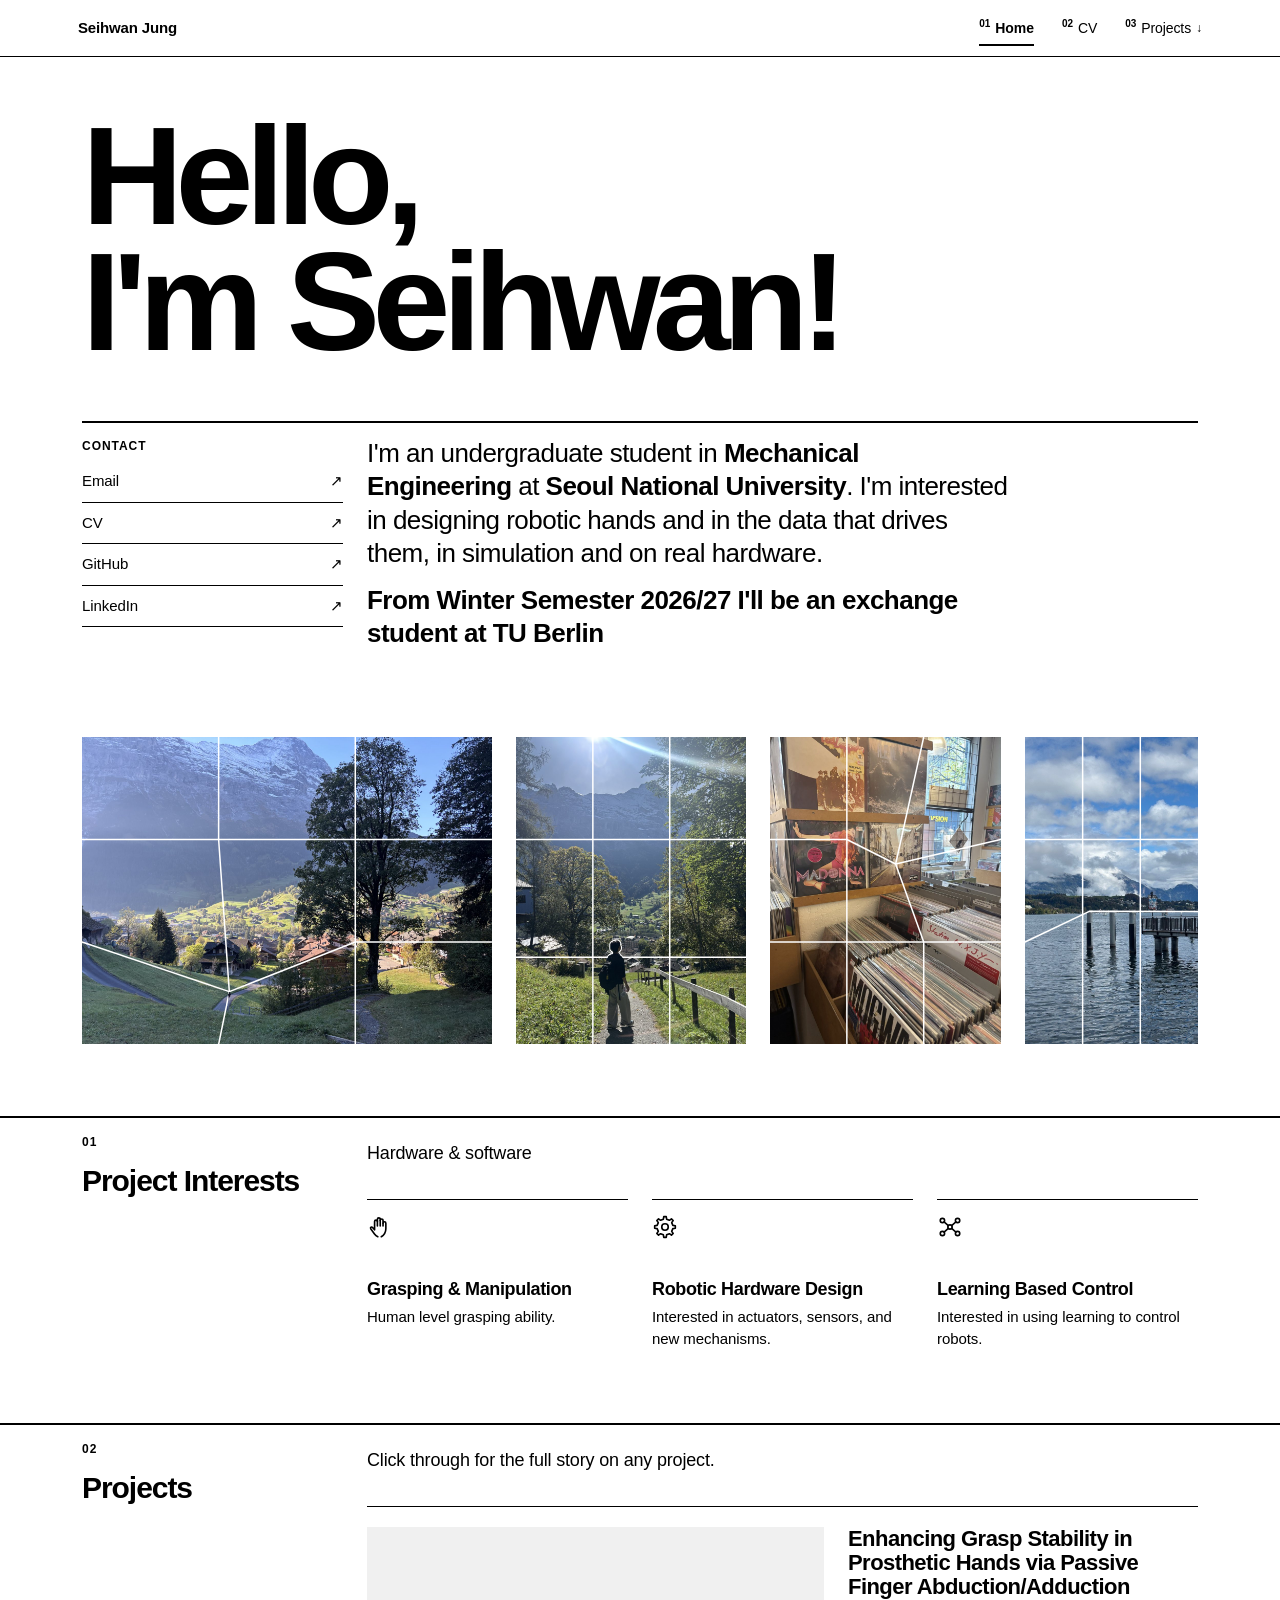
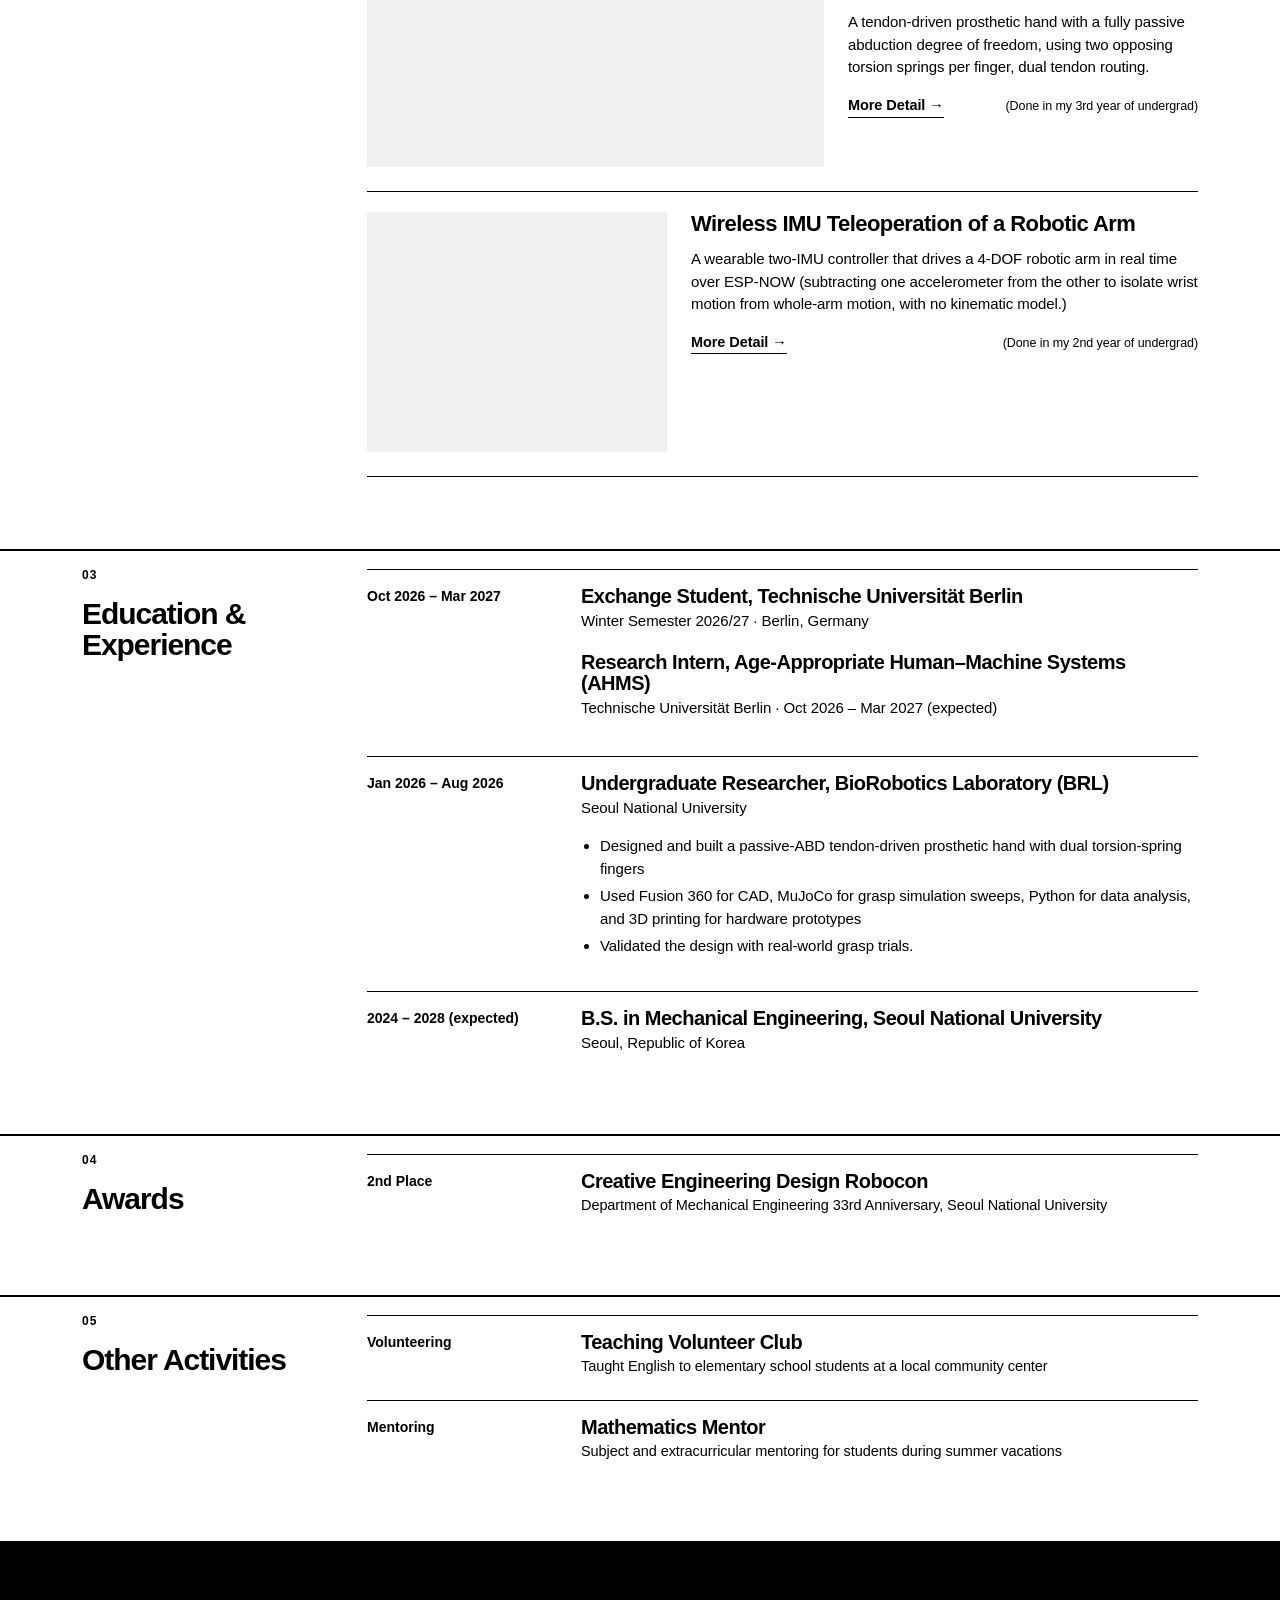
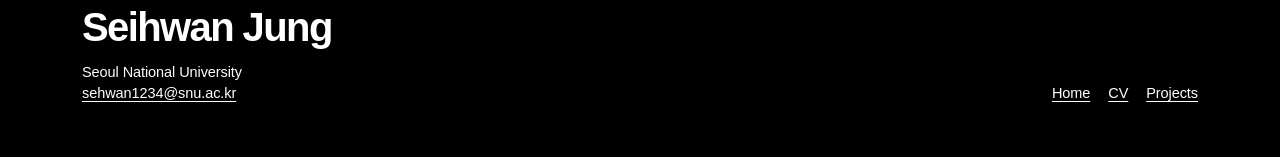
==== index.html @ 3d0c23c5 "Walk photo: the horizontal grid line wraps around the head and shoulders instead of crossing the per" ====
<!DOCTYPE html>
<html lang="en">
<head>
<meta charset="UTF-8">
<meta name="viewport" content="width=device-width, initial-scale=1.0">

<!-- ===== SEO — this is what Google shows in search results ===== -->
<title>Seihwan Jung | Robotic Hands &amp; Compliant Mechanisms, Seoul National University</title>
<meta name="description" content="Seihwan Jung — Mechanical Engineering undergraduate at Seoul National University, researching at the BioRobotics Laboratory. Passive ABD prosthetic hand, compliant and underactuated grasping mechanisms.">
<meta name="author" content="Seihwan Jung">
<link rel="canonical" href="https://seihwan-jung.github.io/">

<!-- link preview when shared on KakaoTalk / LinkedIn / Slack -->
<meta property="og:type" content="profile">
<meta property="og:title" content="Seihwan Jung | Robotic Hands &amp; Compliant Mechanisms">
<meta property="og:description" content="Mechanical Engineering undergraduate at Seoul National University, BioRobotics Laboratory. Passive ABD prosthetic hand research.">
<meta property="og:image" content="https://seihwan-jung.github.io/media1/hero_hand.jpg">
<meta property="og:url" content="https://seihwan-jung.github.io/">

<!-- tells Google this page is about a person, so the name search matches -->
<script type="application/ld+json">
{
  "@context": "https://schema.org",
  "@type": "Person",
  "name": "Seihwan Jung",
  "alternateName": "정세환",
  "email": "mailto:sehwan1234@snu.ac.kr",
  "jobTitle": "Undergraduate Researcher",
  "affiliation": {
    "@type": "Organization",
    "name": "BioRobotics Laboratory, Seoul National University"
  },
  "alumniOf": {
    "@type": "CollegeOrUniversity",
    "name": "Seoul National University"
  },
  "knowsAbout": ["Robotics", "Prosthetic Hands", "Compliant Mechanisms", "Robotic Grasping", "Mechanical Design"],
  "url": "https://seihwan-jung.github.io/"
}
</script>

<link rel="stylesheet" href="style.css">
</head>
<body>

<!-- ============ NAVIGATION (identical on every page) ============ -->
<nav class="nav">
  <div class="nav-inner">
    <a class="nav-name" href="index.html">Seihwan Jung</a>
    <ul class="nav-links">
      <li><a href="index.html" class="active">Home</a></li>
      <li><a href="cv.html">CV</a></li>
      <li class="has-sub">
        <a href="#research">Projects</a>
        <ul class="subnav">
          <li><a href="research-passive-abd-hand.html">Enhancing Grasp Stability in Prosthetic Hands via Passive Finger Abduction/Adduction</a></li>
          <li><a href="research-imu-teleop-arm.html">Wireless IMU Teleoperation of a Robotic Arm</a></li>
        </ul>
      </li>
    </ul>
  </div>
</nav>

<!-- ============ HERO BANNER ============ -->
<header class="hero">
  <div class="wrap">
    <h1>Hello,<br>I'm Seihwan!</h1>

    <div class="hero-cols">
      <div class="hero-text">
        <p>I'm an undergraduate student in <b>Mechanical Engineering</b> at <b>Seoul National University</b>. I'm interested in designing robotic hands and in the data that drives them, in simulation and on real hardware.</p>
        <p class="hero-note">From Winter Semester 2026/27 I'll be an exchange student at TU Berlin</p>
      </div>

      <!-- EDIT: fill in the href="#" links, or delete chips you don't use -->
      <div class="quicklinks">
        <a class="chip chip-solid" href="mailto:sehwan1234@snu.ac.kr">
          <svg viewBox="0 0 24 24"><path d="M20 4H4a2 2 0 00-2 2v12a2 2 0 002 2h16a2 2 0 002-2V6a2 2 0 00-2-2zm0 4.4l-8 5-8-5V6l8 5 8-5v2.4z"/></svg>
          Email
        </a>
        <a class="chip" href="cv.html">
          <svg viewBox="0 0 24 24"><path d="M14 2H6a2 2 0 00-2 2v16a2 2 0 002 2h12a2 2 0 002-2V8l-6-6zm2 16H8v-2h8v2zm0-4H8v-2h8v2zm-3-5V3.5L18.5 9H13z"/></svg>
          CV
        </a>
        <a class="chip" href="https://github.com/seihwan-Jung" target="_blank" rel="noopener">
          <svg viewBox="0 0 24 24"><path d="M12 2A10 10 0 002 12c0 4.42 2.87 8.17 6.84 9.5.5.09.66-.22.66-.48v-1.7c-2.78.6-3.37-1.34-3.37-1.34-.45-1.16-1.11-1.47-1.11-1.47-.91-.62.07-.6.07-.6 1 .07 1.53 1.03 1.53 1.03.89 1.53 2.34 1.09 2.91.83.09-.65.35-1.09.63-1.34-2.22-.25-4.55-1.11-4.55-4.94 0-1.09.39-1.98 1.03-2.68-.1-.25-.45-1.27.1-2.65 0 0 .84-.27 2.75 1.02A9.6 9.6 0 0112 6.8c.85 0 1.7.11 2.5.33 1.91-1.29 2.75-1.02 2.75-1.02.55 1.38.2 2.4.1 2.65.64.7 1.03 1.59 1.03 2.68 0 3.84-2.34 4.69-4.57 4.94.36.31.68.92.68 1.85v2.74c0 .27.16.58.67.48A10 10 0 0022 12 10 10 0 0012 2z"/></svg>
          GitHub
        </a>
        <a class="chip" href="https://www.linkedin.com/in/seihwan-jung-aa06a2433/" target="_blank" rel="noopener">
          <svg viewBox="0 0 24 24"><path d="M19 3A2 2 0 0121 5v14a2 2 0 01-2 2H5a2 2 0 01-2-2V5a2 2 0 012-2h14M8.6 18.3v-7.7H6v7.7h2.6M7.3 9.4a1.5 1.5 0 100-3 1.5 1.5 0 000 3M18 18.3v-4.2c0-2.2-1.2-3.3-2.8-3.3-1.3 0-1.9.7-2.2 1.2v-1h-2.5v7.7H13v-4.3c0-1.1.2-2.2 1.6-2.2s1.4 1.3 1.4 2.3v4.2H18z"/></svg>
          LinkedIn
        </a>
      </div>
    </div>

    <div class="strip" role="group" aria-label="Photographs">
      <figure style="--ar:1.3333"><div class="plate"><img src="media3/photo_valley.jpg" alt="Village in an alpine valley below a snow-dusted mountain; grid lines converge on a tiny walker on the path" width="1600" height="1200" loading="eager"><svg class="gridfx" viewBox="0 0 1 1" preserveAspectRatio="none" aria-hidden="true"><defs><mask id="m-valley" maskUnits="userSpaceOnUse" x="0" y="0" width="1" height="1"><rect width="1" height="1" fill="#fff"/><polygon points="0.3588,0.8292 0.3606,0.8292 0.3613,0.8325 0.3631,0.8367 0.3631,0.8442 0.3625,0.85 0.3619,0.8567 0.3575,0.8575 0.3569,0.85 0.3556,0.8442 0.3563,0.8375 0.3575,0.8342" fill="#000"/></mask></defs><g mask="url(#m-valley)"><polyline points="0.3333,0 0.3333,0.3333 0.3594,0.8283 0.3333,1"/><polyline points="0.6667,0 0.6667,0.3333 0.6667,0.6667 0.6667,1"/><polyline points="0,0.3333 0.3333,0.3333 0.6667,0.3333 1,0.3333"/><polyline points="0,0.6667 0.3594,0.8283 0.6667,0.6667 1,0.6667"/></g></svg></div></figure>
      <figure style="--ar:0.75"><div class="plate"><img src="media3/photo_walk.jpg" alt="Seihwan with a backpack on a path, looking toward a mountain valley; grid lines meet at his head" width="900" height="1200" loading="lazy"><svg class="gridfx" viewBox="0 0 1 1" preserveAspectRatio="none" aria-hidden="true"><defs><mask id="m-walk" maskUnits="userSpaceOnUse" x="0" y="0" width="1" height="1"><rect width="1" height="1" fill="#fff"/><polygon points="0.398,0.7166 0.4001,0.7135 0.4037,0.7104 0.4089,0.7081 0.4151,0.7065 0.4203,0.7054 0.4224,0.7026 0.4203,0.6995 0.4151,0.696 0.4105,0.6929 0.4089,0.6891 0.4089,0.6793 0.4089,0.6735 0.4115,0.6696 0.4156,0.6669 0.4218,0.6646 0.4286,0.6627 0.4358,0.6615 0.4425,0.6623 0.4482,0.665 0.4513,0.6685 0.4529,0.6735 0.4534,0.6786 0.4555,0.6825 0.4555,0.6871 0.4539,0.691 0.4513,0.6945 0.4482,0.6972 0.4451,0.6988 0.4441,0.7007 0.4457,0.703 0.4488,0.7061 0.4529,0.7104 0.4576,0.7131 0.4612,0.7166 0.4612,0.7499 0.398,0.7499" fill="#000"/></mask></defs><g mask="url(#m-walk)"><polyline points="0.3333,0 0.3333,0.3333 0.3333,0.6667 0.3333,1"/><polyline points="0.6667,0 0.6667,0.3333 0.6667,0.6667 0.6667,1"/><polyline points="0,0.3333 0.3333,0.3333 0.6667,0.3333 1,0.3333"/><polyline points="0,0.7166 0.397,0.7162 0.3972,0.716 0.3975,0.7156 0.3979,0.715 0.3984,0.7142 0.399,0.7134 0.3998,0.7126 0.4006,0.7118 0.4016,0.711 0.4026,0.7102 0.4038,0.7095 0.4051,0.7089 0.4064,0.7082 0.4078,0.7077 0.4093,0.7072 0.4108,0.7067 0.4124,0.7063 0.4139,0.706 0.4153,0.7056 0.4166,0.7053 0.4178,0.7051 0.4188,0.7048 0.4196,0.7044 0.4203,0.7039 0.4207,0.7034 0.4208,0.7029 0.4208,0.7023 0.4206,0.7017 0.4201,0.701 0.4195,0.7003 0.4186,0.6996 0.4175,0.6988 0.4163,0.6979 0.415,0.6971 0.4138,0.6963 0.4126,0.6954 0.4114,0.6946 0.4103,0.6937 0.4095,0.6928 0.4089,0.6918 0.4085,0.6907 0.4081,0.6893 0.4079,0.6876 0.4078,0.6855 0.4078,0.683 0.4078,0.6808 0.4078,0.6788 0.4078,0.6771 0.4078,0.6756 0.408,0.6742 0.4083,0.6729 0.4089,0.6718 0.4096,0.6707 0.4104,0.6698 0.4113,0.6689 0.4123,0.6681 0.4134,0.6673 0.4146,0.6666 0.4159,0.666 0.4174,0.6653 0.419,0.6647 0.4206,0.6642 0.4223,0.6636 0.424,0.6631 0.4257,0.6626 0.4274,0.6622 0.4292,0.6618 0.4311,0.6614 0.433,0.6611 0.4348,0.6609 0.4366,0.6609 0.4385,0.661 0.4402,0.6612 0.442,0.6615 0.4436,0.662 0.4452,0.6626 0.4467,0.6633 0.4481,0.6641 0.4492,0.6649 0.4503,0.6658 0.4511,0.6667 0.4518,0.6678 0.4525,0.6689 0.453,0.6701 0.4534,0.6714 0.4537,0.6727 0.454,0.674 0.4542,0.6753 0.4543,0.6765 0.4545,0.6777 0.4548,0.6788 0.4553,0.6799 0.4558,0.6808 0.4562,0.6819 0.4564,0.683 0.4566,0.6841 0.4566,0.6854 0.4565,0.6866 0.4563,0.6877 0.456,0.6888 0.4556,0.6898 0.4551,0.6908 0.4545,0.6917 0.4539,0.6927 0.4533,0.6936 0.4526,0.6945 0.4518,0.6953 0.451,0.696 0.4502,0.6967 0.4494,0.6974 0.4486,0.6979 0.4478,0.6984 0.4471,0.6987 0.4465,0.6991 0.446,0.6995 0.4457,0.6998 0.4455,0.7001 0.4454,0.7005 0.4455,0.7009 0.4457,0.7014 0.4461,0.7018 0.4465,0.7024 0.4471,0.703 0.4477,0.7037 0.4485,0.7045 0.4493,0.7053 0.4502,0.7062 0.4512,0.7072 0.4522,0.7083 0.4532,0.7092 0.4543,0.7101 0.4554,0.7108 0.4566,0.7115 0.4577,0.7123 0.4587,0.713 0.4597,0.7139 0.4607,0.7148 0.4614,0.7154 0.4618,0.7159 0.462,0.7161 1,0.7166"/></g></svg></div></figure>
      <figure style="--ar:0.75"><div class="plate"><img src="media3/photo_records.jpg" alt="Record shop shelves with Madonna and Oasis sleeves; grid lines converge on the Oasis cover" width="900" height="1200" loading="lazy"><svg class="gridfx" viewBox="0 0 1 1" preserveAspectRatio="none" aria-hidden="true"><polyline points="0.3333,0 0.3333,0.3333 0.3333,0.6667 0.3333,1"/><polyline points="0.6667,0 0.545,0.413 0.6667,0.6667 0.6667,1"/><polyline points="0,0.3333 0.3333,0.3333 0.545,0.413 1,0.3333"/><polyline points="0,0.6667 0.3333,0.6667 0.6667,0.6667 1,0.6667"/></svg></div></figure>
      <figure style="--ar:0.5625"><div class="plate"><img src="media3/photo_lake.jpg" alt="Wooden posts and a pier on a lake under clouds and mountains; a grid line runs along the post tops" width="675" height="1200" loading="lazy"><svg class="gridfx" viewBox="0 0 1 1" preserveAspectRatio="none" aria-hidden="true"><polyline points="0.3333,0 0.3333,0.3333 0.3333,0.6667 0.3333,1"/><polyline points="0.6667,0 0.6667,0.3333 0.6667,0.6667 0.6667,1"/><polyline points="0,0.3333 0.3333,0.3333 0.6667,0.3333 1,0.3333"/><polyline points="0,0.6667 0.372,0.567 1,0.568"/></svg></div></figure>
    </div>
  </div>
</header>

<!-- ============ RESEARCH INTERESTS ============ -->
<section class="band">
  <div class="wrap">
  
    <h2 class="sec-title">Project Interests</h2>
    <p class="sec-intro">Hardware &amp; software</p>

    <div class="icards">
      <div class="icard">
        <div class="ico"><svg viewBox="0 0 24 24" aria-hidden="true"><path d="M10 21C8.7 20.4 7.7 19.5 6.9 18.4L3.4 13.6a1.05 1.05 0 0 1 1.7-1.2L7 14.6V6.9a1.3 1.3 0 0 1 2.6 0V4.9a1.3 1.3 0 0 1 2.6 0V5.9a1.3 1.3 0 0 1 2.6 0V8.5a1.3 1.3 0 0 1 2.6 0V13.5c0 3.2-1.5 5.7-4.2 7.5"/><path d="M9.6 6.9V11M12.2 5.9V11M14.8 8.5V11"/></svg></div>
        <h3>Grasping &amp; Manipulation</h3>
        <p>Human level grasping ability.</p>
      </div>
      <div class="icard">
        <div class="ico"><svg viewBox="0 0 24 24" aria-hidden="true"><path d="M19.25 10.50 L21.53 10.87 L21.53 13.13 L19.25 13.50 L18.18 16.06 L19.54 17.94 L17.94 19.54 L16.06 18.18 L13.50 19.25 L13.13 21.53 L10.87 21.53 L10.50 19.25 L7.94 18.18 L6.06 19.54 L4.46 17.94 L5.82 16.06 L4.75 13.50 L2.47 13.13 L2.47 10.87 L4.75 10.50 L5.82 7.94 L4.46 6.06 L6.06 4.46 L7.94 5.82 L10.50 4.75 L10.87 2.47 L13.13 2.47 L13.50 4.75 L16.06 5.82 L17.94 4.46 L19.54 6.06 L18.18 7.94Z"/><circle cx="12" cy="12" r="3"/></svg></div>
        <h3>Robotic Hardware Design</h3>
        <p>Interested in actuators, sensors, and new mechanisms.</p>
      </div>
      <div class="icard">
        <div class="ico"><svg viewBox="0 0 24 24" aria-hidden="true"><circle cx="5" cy="6" r="2"/><circle cx="5" cy="18" r="2"/><circle cx="12" cy="12" r="2"/><circle cx="19" cy="6" r="2"/><circle cx="19" cy="18" r="2"/><path d="M6.5 7.3 10.5 10.7M6.5 16.7 10.5 13.3M13.5 10.7 17.5 7.3M13.5 13.3 17.5 16.7"/></svg></div>
        <h3>Learning Based Control</h3>
        <p>Interested in using learning to control robots.</p>
      </div>
    </div>
  </div>
</section>

<!-- ============ PROJECTS ============ -->
<section class="band" id="research">
  <div class="wrap">

    <h2 class="sec-title">Projects</h2>
    <p class="sec-intro">Click through for the full story on any project.</p>

    <div class="works">

      <!-- ---- Work 1: filled in as a worked example ---- -->
      <article class="work">
        <div class="work-thumb work-thumb--videos">
          <video src="media1/Demo.mp4" autoplay muted loop playsinline></video>
          <video src="media1/passive.mp4" autoplay muted loop playsinline></video>
        </div>
        <div class="work-body">
          <h3>Enhancing Grasp Stability in Prosthetic Hands via Passive Finger Abduction/Adduction</h3>
          <p>
            A tendon-driven prosthetic hand with a fully passive abduction degree of freedom,
            using two opposing torsion springs per finger, dual tendon routing.
          </p>
          <div style="display:flex; align-items:center; justify-content:space-between; gap:12px;">
            <a class="more" href="research-passive-abd-hand.html">More Detail</a>
            <span style="font-size:12.5px; color:var(--ink); font-weight:300;">(Done in my 3rd year of undergrad)</span>
          </div>
        </div>
      </article>

      <!-- ---- Work 2 ---- -->
      <article class="work">
        <div class="work-thumb work-thumb--rotvideo">
          <video src="media2/Teleoperation_IMU.mp4" autoplay muted loop playsinline></video>
        </div>
        <div class="work-body">
          <h3>Wireless IMU Teleoperation of a Robotic Arm</h3>
          <p>
            A wearable two-IMU controller that drives a 4-DOF robotic arm in real time over
            ESP-NOW  (subtracting one accelerometer from the other to isolate wrist motion from
            whole-arm motion, with no kinematic model.)
          </p>
          <div style="display:flex; align-items:center; justify-content:space-between; gap:12px;">
            <a class="more" href="research-imu-teleop-arm.html">More Detail</a>
            <span style="font-size:12.5px; color:var(--ink); font-weight:300;">(Done in my 2nd year of undergrad)</span>
          </div>
        </div>
      </article>

  </div>
</section>

<!-- ============ EDUCATION & EXPERIENCE ============ -->
<section class="band">
  <div class="wrap">
   
    <h2 class="sec-title">Education &amp; Experience</h2>
    <div class="timeline">

      <div class="tl-item">
        <span class="tl-when">Oct 2026 – Mar 2027</span>
        <h3>Exchange Student, Technische Universität Berlin</h3>
        <p class="where">Winter Semester 2026/27 · Berlin, Germany</p>
        <h3 style="margin-top:12px;">Research Intern, Age-Appropriate Human–Machine Systems (AHMS)</h3>
        <p class="where">Technische Universität Berlin · Oct 2026 – Mar 2027 (expected)</p>
      </div>

      <div class="tl-item">
        <span class="tl-when">Jan 2026 – Aug 2026</span>
        <h3>Undergraduate Researcher, BioRobotics Laboratory (BRL)</h3>
        <p class="where">Seoul National University </p>
        <ul>
          <li>Designed and built a passive-ABD tendon-driven prosthetic hand with dual torsion-spring fingers</li>
          <li>Used Fusion 360 for CAD, MuJoCo for grasp simulation sweeps, Python for data analysis, and 3D printing for hardware prototypes</li>
          <li>Validated the design with real-world grasp trials.</li>
        </ul>
      </div>

      <div class="tl-item">
        <span class="tl-when">2024 – 2028 (expected)</span>
        <h3>B.S. in Mechanical Engineering, Seoul National University</h3>
        <p class="where">Seoul, Republic of Korea</p>
      </div>

    </div>
  </div>
</section>

<!-- ============ AWARDS ============ -->
<section class="band band--tint band--tight">
  <div class="wrap">

    <h2 class="sec-title">Awards</h2>
    <div class="entry">
      <div class="badge">2nd Place</div>
      <div>
        <h3>Creative Engineering Design Robocon</h3>
        <p>Department of Mechanical Engineering 33rd Anniversary, Seoul National University</p>
      </div>
    </div>
  </div>
</section>

<!-- ============ OTHER ACTIVITIES ============ -->
<section class="band band--tight">
  <div class="wrap">
  
    <h2 class="sec-title">Other Activities</h2>
    <div class="entry">
      <div class="badge">Volunteering</div>
      <div>
        <h3>Teaching Volunteer Club</h3>
        <p>Taught English to elementary school students at a local community center</p>
      </div>
    </div>

    <div class="entry">
      <div class="badge">Mentoring</div>
      <div>
        <h3>Mathematics Mentor</h3>
        <p>Subject and extracurricular mentoring for students during summer vacations</p>
      </div>
    </div>
  </div>
</section>

<!-- ============ FOOTER ============ -->
<footer>
  <div class="wrap f-grid">
    <div>
      <div class="f-name">Seihwan Jung</div>
      <p>Seoul National University</p>
      <p><a href="mailto:sehwan1234@snu.ac.kr">sehwan1234@snu.ac.kr</a></p>
    </div>
    <div class="f-links">
      <a href="index.html">Home</a>
      <a href="cv.html">CV</a>
      <a href="#research">Projects</a>
    </div>
  </div>
</footer>

</body>
</html>
---- style.css ----
/* ============================================================
   Seihwan Jung — personal academic site
   ── Change the colors in this first block and the whole
      site follows. Nothing else needs editing to re-theme.
   ============================================================ */

:root {
  /* brand — Apple-style: near-black text, SF-blue accent, cool-gray neutrals */
  --navy:          #1d1d1f;   /* nav + hero + footer background */
  --navy-soft:     #2d2d2f;
  --accent:        #6e6e73;   /* links, highlights, buttons */
  --accent-deep:   #515154;
  --accent-wash:   #eeeef0;   /* pale gray fill */
  --tint:          #f5f5f7;   /* alternating section background */

  /* text */
  --ink:           #1d1d1f;
  --ink-2:         #1d1d1f;
  --ink-3:         #1d1d1f;
  --on-dark:       #ffffff;
  --on-dark-2:     #c9c9c9;

  --line:          #d2d2d7;
  --line-dark:     rgba(255,255,255,.14);

  --radius:        20px;
  --radius-sm:     14px;
  --maxw:          1020px;
  --ease:          cubic-bezier(.25,.1,.25,1);
  --shadow:        0 2px 8px rgba(0,0,0,.03), 0 10px 26px rgba(0,0,0,.05);
  --shadow-lift:   0 8px 20px rgba(0,0,0,.06), 0 26px 50px rgba(0,0,0,.1);
}

*, *::before, *::after { box-sizing: border-box; }
html { scroll-behavior: smooth; -webkit-text-size-adjust: 100%; }

body {
  margin: 0;
  background: #fff;
  color: var(--ink);
  font-family: "Segoe UI", Helvetica, Arial, sans-serif;
  font-size: 16.5px;
  line-height: 1.6;
  -webkit-font-smoothing: antialiased;
}

.wrap { max-width: var(--maxw); margin: 0 auto; padding: 0 28px; }
a { color: var(--accent); text-decoration: none; transition: color .15s var(--ease); }
a:hover { text-decoration: underline; }
h1, h2, h3, h4 { margin: 0; font-weight: 600; letter-spacing: -0.022em; line-height: 1.12; }
p { margin: 0 0 16px; color: var(--ink-2); }

/* ============================================================
   NAVIGATION
   ============================================================ */
.nav {
  background: rgba(255,255,255,.72);
  backdrop-filter: saturate(180%) blur(20px);
  -webkit-backdrop-filter: saturate(180%) blur(20px);
  border-bottom: 1px solid rgba(0,0,0,.06);
  position: sticky; top: 0; z-index: 100;
}
.nav-inner {
  max-width: var(--maxw); margin: 0 auto; padding: 0 28px;
  display: flex; align-items: center; justify-content: space-between;
  min-height: 60px; gap: 20px;
}
.nav-name {
  font-weight: 650; font-size: 16px; color: var(--ink);
  letter-spacing: -0.01em; white-space: nowrap;
}
.nav-name:hover { text-decoration: none; opacity: .7; }

.nav-links { display: flex; align-items: center; gap: 2px; list-style: none; margin: 0; padding: 0; }
.nav-links > li { position: relative; }
.nav-links > li > a {
  display: block; padding: 9px 16px; border-radius: 980px;
  font-size: 14.5px; font-weight: 500; color: var(--ink-2);
  transition: background .2s var(--ease), color .2s var(--ease);
}
.nav-links > li > a:hover { background: rgba(0,0,0,.045); color: var(--ink); text-decoration: none; }
.nav-links > li > a.active { color: var(--accent); background: var(--accent-wash); font-weight: 600; }

.has-sub > a::after {
  content: ""; display: inline-block; margin-left: 7px;
  border: 4px solid transparent; border-top-color: currentColor;
  transform: translateY(2px);
}
.subnav {
  list-style: none; margin: 0; padding: 7px;
  position: absolute; top: calc(100% + 6px); right: 0; min-width: 274px;
  background: #fff; border: 1px solid var(--line); border-radius: var(--radius-sm);
  box-shadow: var(--shadow-lift);
  opacity: 0; visibility: hidden; transform: translateY(-6px);
  transition: opacity .15s ease, transform .15s ease, visibility .15s;
}
.has-sub:hover .subnav, .has-sub:focus-within .subnav {
  opacity: 1; visibility: visible; transform: translateY(0);
}
.subnav a {
  display: block; padding: 10px 13px; border-radius: 7px;
  font-size: 14.5px; font-weight: 500; color: var(--ink-2); line-height: 1.45;
}
.subnav a:hover { background: var(--accent-wash); color: var(--accent-deep); text-decoration: none; }

/* ============================================================
   HERO BANNER (home page)
   ============================================================ */
.hero {
  background: #fff;
  color: var(--ink);
  padding: 100px 0 24px;
}
.hero .kicker {
  display: inline-block; font-size: 12.5px; font-weight: 600; letter-spacing: .08em;
  text-transform: uppercase; color: var(--ink-3);
  border: 1px solid var(--line); border-radius: 999px;
  padding: 5px 14px; margin-bottom: 22px;
}
.hero h1 { font-size: 52px; color: var(--ink); margin-bottom: 18px; }
.hero p { color: var(--ink-2); font-size: 18px; margin-bottom: 14px; max-width: 54ch; line-height: 1.55; }
.hero p b, .hero p strong { color: var(--ink); font-weight: 600; }

/* quick links */
.quicklinks { display: flex; flex-wrap: wrap; gap: 10px; margin-top: 28px; }
.chip {
  display: inline-flex; align-items: center; gap: 8px;
  padding: 10px 20px; border-radius: 980px;
  font-size: 14.5px; font-weight: 500;
  border: 1px solid var(--line); color: var(--ink); background: #fff;
  transition: background .2s var(--ease), border-color .2s var(--ease), color .2s var(--ease), transform .2s var(--ease);
}
.chip:hover { border-color: var(--accent); color: var(--accent); background: var(--accent-wash); text-decoration: none; transform: translateY(-1px); }
.chip svg { width: 16px; height: 16px; fill: currentColor; flex: none; }
.chip-solid { background: var(--accent); border-color: var(--accent); color: #fff; font-weight: 600; }
.chip-solid:hover { background: var(--accent-deep); border-color: var(--accent-deep); color: #fff; }

/* ============================================================
   SECTION BANDS
   ============================================================ */
.band { padding: 43px 0; }
.band--tint { background: #fff; }
.band--tight { padding: 34px 0; }

.sec-label {
  font-size: 12.5px; font-weight: 650; letter-spacing: .1em; text-transform: uppercase;
  color: var(--accent); margin-bottom: 10px;
}
.sec-title { font-size: 32px; margin-bottom: 10px; }
.sec-intro { font-size: 17px; font-weight: 300; color: var(--ink); margin-bottom: 38px; max-width: 62ch; }
.sec-title + .sec-intro { margin-top: 4px; }

/* ============================================================
   INTEREST CARDS
   ============================================================ */
.icards { display: grid; grid-template-columns: repeat(3, 1fr); gap: 20px; }
.icard {
  background: #fff; border: 1px solid var(--line); border-radius: var(--radius-sm);
  padding: 28px 26px;
  transition: box-shadow .25s var(--ease), transform .25s var(--ease);
}
.icard:hover { box-shadow: var(--shadow); transform: translateY(-2px); }
.icard .ico { margin-bottom: 18px; line-height: 0; }
.icard .ico svg {
  width: 30px; height: 30px; fill: none; stroke: var(--ink);
  stroke-width: 1.5; stroke-linecap: round; stroke-linejoin: round;
}
.icard h3 { font-size: 17px; margin-bottom: 7px; font-weight: 600; }
.icard p { font-size: 14.5px; font-weight: 300; color: var(--ink); margin: 0; }

/* ============================================================
   TIMELINE (education / experience)
   ============================================================ */
.timeline { position: relative; padding-left: 30px; }
.timeline::before {
  content: ""; position: absolute; left: 7px; top: 8px; bottom: 8px;
  width: 2px; background: var(--line);
}
.tl-item { position: relative; padding: 0 0 30px; }
.tl-item:last-child { padding-bottom: 0; }
.tl-item::before {
  content: ""; position: absolute; left: -30px; top: 7px;
  width: 16px; height: 16px; border-radius: 50%;
  background: #fff; border: 3px solid var(--accent);
}
.tl-when {
  display: inline-block; font-size: 12.5px; font-weight: 650; letter-spacing: .04em;
  color: var(--accent); margin-bottom: 7px;
}
.tl-item h3 { font-size: 17.5px; margin-bottom: 3px; font-weight: 600; }
.tl-item .where { font-size: 15px; font-weight: 300; color: var(--ink); margin: 0 0 8px; }
.tl-item p { font-size: 15px; font-weight: 300; color: var(--ink); margin: 0; }
.tl-item ul { margin: 8px 0 0; padding-left: 19px; font-size: 15px; font-weight: 300; color: var(--ink); }
.tl-item li { margin-bottom: 5px; }

/* ============================================================
   RESEARCH WORK CARDS
   ============================================================ */
.works { display: grid; grid-template-columns: 1fr; gap: 26px; }
.work {
  display: flex; flex-direction: row; align-items: stretch;
  background: #fff; border: 1px solid var(--line); border-radius: var(--radius);
  overflow: hidden; box-shadow: var(--shadow);
  transition: transform .3s var(--ease), box-shadow .3s var(--ease);
}
.work:hover { transform: translateY(-4px); box-shadow: var(--shadow-lift); }
.work-thumb {
  flex: 0 0 300px; background: var(--accent-wash); overflow: hidden;
  display: flex; align-items: center; justify-content: center;
  font-size: 13px; color: var(--ink-3); text-align: center; padding: 16px;
  border-right: 1px solid var(--line);
}
.work-thumb img { width: 100%; height: 100%; object-fit: cover; display: block; }
.work-thumb--videos { padding: 0; align-items: center; gap: 2px; flex: 0 0 auto; height: 240px; }
.work-thumb--videos video { flex: 0 0 auto; width: auto; height: 100%; display: block; }

.work-thumb--rotvideo { flex: 0 0 300px; height: 240px; padding: 0; position: relative; overflow: hidden; background: #fff; }
.work-thumb--rotvideo video {
  position: absolute; top: 50%; left: 50%;
  width: 240px; height: 300px; object-fit: cover; object-position: left center;
  transform: translate(-50%, -50%) rotate(-90deg);
}
.work-body { padding: 22px 24px 24px; display: flex; flex-direction: column; flex: 1; }
.work .tag {
  align-self: flex-start; font-size: 11.5px; font-weight: 650; letter-spacing: .06em;
  text-transform: uppercase; color: var(--accent); background: var(--accent-wash);
  padding: 4px 11px; border-radius: 999px; margin-bottom: 11px;
}
.work h3 { font-size: 19px; margin-bottom: 9px; font-weight: 600; }
.work p { font-size: 14.5px; font-weight: 300; color: var(--ink); margin-bottom: 16px; flex: 1; }
.more { font-size: 14.5px; font-weight: 300; color: var(--ink); }
.more::after { content: " →"; transition: margin .2s var(--ease); }
.work:hover .more::after { margin-left: 2px; }
.work:hover .more { text-decoration: underline; }

/* ============================================================
   ENTRY ROWS (awards / activities)
   ============================================================ */
.entry {
  display: grid; grid-template-columns: 168px 1fr; gap: 24px;
  background: #fff; border: 1px solid var(--line); border-radius: var(--radius-sm);
  padding: 22px 26px;
}
.entry + .entry { margin-top: 14px; }
.entry .badge {
  align-self: center; font-size: 15px; font-weight: 600; letter-spacing: -0.022em;
  color: var(--accent); text-align: center;
}
.entry h3 { font-size: 16.5px; margin-bottom: 3px; font-weight: 600; }
.entry p { font-size: 14.5px; font-weight: 300; margin: 0; color: var(--ink); }

/* ============================================================
   PAGE HEADER (inner pages)
   ============================================================ */
.pagehead {
  background: #fff;
  border-bottom: 1px solid var(--line);
  color: var(--ink); padding: 72px 0 76px;
}
.pagehead .kicker {
  display: inline-block; font-size: 12.5px; font-weight: 650; letter-spacing: .1em;
  text-transform: uppercase; color: var(--ink-3); margin-bottom: 13px;
}
.pagehead h1 { font-size: 42px; color: var(--ink); margin-bottom: 14px; }
.pagehead p { color: var(--ink-2); font-size: 16.5px; margin: 0; max-width: 66ch; }

.pagehead-grid { display: grid; grid-template-columns: 1fr 280px; gap: 32px; align-items: center; }
.pagehead-vid { width: 100%; display: block; }
.pagehead-vidcap { font-size: 13.5px; font-weight: 750; color: #000; text-align: center; margin-top: 8px; }

/* ============================================================
   ARTICLE CONTENT (project detail pages)
   ============================================================ */
.article { padding: 66px 0 40px; }
.article h2 { font-size: 27px; margin: 0 0 8px; font-weight: 600; }
.article h3 { font-size: 19px; font-weight: 600; }
.article h2.h2-sub-size { font-size: 19px; }
.article h3.h3-h2-size { font-size: 26px; }
.article h2 + p, .article h2 + .keystat { margin-top: 14px; }
.article > section { padding-bottom: 12px; }
.article > section + section { padding-top: 46px; border-top: 1px solid var(--line); margin-top: 40px; }
.article p { font-size: 16.5px; }

.keystat {
  display: flex; align-items: center; gap: 22px;
  background: linear-gradient(135deg, var(--accent-wash), #fff);
  border: 1px solid #cfe3f8; border-left: 5px solid var(--accent);
  border-radius: var(--radius); padding: 26px 30px; margin: 30px 0;
}
.keystat .n { font-size: 50px; font-weight: 700; color: var(--accent); line-height: 1; letter-spacing: -0.03em; }
.keystat .t { font-size: 15.5px; color: var(--ink-2); margin: 0; }

.figure { margin: 32px 0; }
.figure img {
  width: 100%; display: block; border: none;
  border-radius: var(--radius-sm);
}
.figure figcaption { font-size: 13.5px; color: var(--ink-3); margin-top: 11px; line-height: 1.6; }
.figure--narrow img { max-width: 440px; margin: 0 auto; }
.figure--narrow figcaption { text-align: center; }
.figure--80 img { width: 80%; margin: 0 auto; }
.figure--60 img { width: 66%; margin: 0 auto; }
.figure--54 img { width: 54%; margin: 0 auto; }
.figure--50 img { width: 50%; margin: 0 auto; }
.figure--30 img { width: 27%; margin: 0 auto; }
.figure--left img { margin: 0; }

.eqbox {
  background: #fff; border: 1px solid var(--line);
  padding: 16px 20px; margin: 24px 0; text-align: center;
  font-size: 16.5px; line-height: 1.8; color: var(--ink);
}
.eqbox--left { text-align: left; }
.eqbox--code { text-align: left; font-family: "SFMono-Regular", Consolas, "Liberation Mono", Menlo, monospace; font-size: 15px; line-height: 1.8; }
.eqbox--code br + br { display: none; }
.article code { background: #fbe9e9; color: #b03434; padding: 1px 7px; border-radius: 4px; font-size: 14.5px; font-family: "SFMono-Regular", Consolas, "Liberation Mono", Menlo, monospace; }
.video-compare video.vid-80 { width: 80%; margin: 0 auto; }
.video-compare--top { align-items: start; grid-template-columns: 1.6fr 0.6fr; margin-bottom: 0; }
.video-compare--top figure, .video-compare--top video { margin: 0 auto; align-self: start; }
.video-compare--top video { width: auto; height: 272px; max-width: 100%; display: block; margin: 0 auto; }
.video-compare--top figure img { width: 100%; height: auto; margin: 0 auto; display: block; }

.overview-split { display: grid; grid-template-columns: 1fr 400px; gap: 28px; align-items: start; }
.overview-fig { margin: 0; }
.overview-fig img { width: 100%; }

.figrow { display: grid; grid-template-columns: repeat(3, 1fr); gap: 18px; margin: 32px 0; }
.figrow--2 { grid-template-columns: repeat(2, 1fr); }
.figrow figure { margin: 0; }
.figrow img {
  width: 100%; display: block; border: none;
  border-radius: var(--radius-sm);
  /* equal-height boxes so captions line up, without cropping anything */
  aspect-ratio: 4/3; object-fit: contain; background: #fff;
}
/* charts and wide figures read better uncropped at their own height */
.figrow--2 img { aspect-ratio: auto; }
.figrow--80 img { width: 80%; margin: 0 auto; }
.figrow--56 { gap: 0; }
.figrow--56 img { width: 59%; margin: 0 auto; }
.figrow figcaption { font-size: 13px; color: var(--ink-3); margin-top: 9px; text-align: center; }

.video-compare { display: grid; grid-template-columns: 1fr 1fr; gap: 18px; margin: 32px 0; align-items: center; }
h3 + .video-compare { margin-top: 14px; }
.video-compare figure { margin: 0; }
.video-compare video {
  width: 100%; display: block; border: 1px solid var(--line);
  border-radius: var(--radius-sm); background: #000;
}
.video-compare img {
  width: 100%; display: block; border: none;
  border-radius: var(--radius-sm);
}
.video-compare figcaption { font-size: 13px; color: var(--ink-3); margin-top: 9px; text-align: center; }
.video-compare figcaption.figcaption--body,
.figure figcaption.figcaption--body { font-size: 16.5px; line-height: 1.72; color: var(--ink-2); text-align: left; }
.video-stack { display: flex; flex-direction: column; gap: 14px; }
.video-stack--80 { width: 80%; margin-left: auto; }
.video-quad { display: grid; grid-template-columns: 1fr 1fr; gap: 10px; }
.video-quad video {
  width: 100%; aspect-ratio: 4/3; object-fit: cover; display: block;
  border: none; border-radius: var(--radius-sm);
}

/* force the video and the chart to render at the same box size, top-aligned */
.video-compare--matched video,
.video-compare--matched img { aspect-ratio: 4/3; object-fit: contain; object-position: top; background: #fff; }
.video-compare--matched video { background: #000; }

.media-text-split { display: grid; grid-template-columns: 1fr 300px; gap: 28px; align-items: start; margin: 32px 0; }
.media-text-split p { margin: 0; }

.videogrid { display: grid; grid-template-columns: 1fr 1fr; gap: 14px; margin: 0; }
.videobox {
  margin: 0; border-radius: var(--radius-sm); overflow: hidden;
  background: var(--navy);
}
.videobox video { width: 100%; display: block; }
.videobox .cap { padding: 12px 16px; font-size: 13px; line-height: 1.5; color: var(--on-dark-2); }

.videobox--rot {
  display: flex; align-items: center; gap: 20px;
  width: auto; max-width: 100%; margin: 0;
}
.videobox--rot .rotframe { flex: 0 0 630px; height: 504px; position: relative; overflow: hidden; border-radius: var(--radius-sm); }
.videobox--rot video {
  position: absolute; top: 50%; left: 50%;
  width: 504px; height: 630px; object-fit: cover;
  transform: translate(-50%, -50%) rotate(-90deg);
}
.videobox--rot .cap { flex: 1; padding: 16px 20px; }

.specs { display: flex; flex-wrap: wrap; gap: 14px; margin: 30px 0; }
.spec {
  flex: 1 1 132px; background: #fff; border: 1px solid var(--line);
  border-radius: var(--radius-sm); padding: 16px 18px; box-shadow: var(--shadow);
}
.spec .v { font-size: 21px; font-weight: 650; letter-spacing: -0.02em; color: var(--accent); }
.spec .l { font-size: 12px; color: var(--ink-3); margin-top: 2px; }

.bullets { list-style: none; margin: 0; padding: 0; }
.bullets li { position: relative; padding: 9px 0 9px 26px; font-size: 16px; color: var(--ink-2); }
.bullets li::before {
  content: ""; position: absolute; left: 0; top: 19px;
  width: 8px; height: 8px; border-radius: 50%; background: var(--accent);
}
.bullets b { color: var(--ink); }

.codeblock {
  background: var(--tint); border: 1px solid var(--line);
  padding: 16px 20px; margin: 24px 0; overflow-x: auto;
  font-family: "SFMono-Regular", Consolas, "Liberation Mono", Menlo, monospace;
  font-size: 13px; line-height: 1.6; color: var(--ink-2); white-space: pre;
}

.article table { width: 100%; border-collapse: collapse; margin: 24px 0; font-size: 14.5px; }
.article th, .article td { padding: 9px 14px; border-bottom: 1px solid var(--line); text-align: left; }
.article th { font-weight: 750; color: var(--ink); }
.article td { color: var(--ink-2); }

.backlink { display: inline-block; margin-top: 34px; font-size: 15px; font-weight: 650; }

/* ============================================================
   CV PAGE
   ============================================================ */
.pdfwrap {
  border: 1px solid var(--line); border-radius: var(--radius);
  overflow: hidden; background: var(--tint); box-shadow: var(--shadow); margin-top: 26px;
}
.pdfframe { display: block; width: 100%; height: 900px; border: 0; }
.pdfwrap--80 { width: 80%; margin-left: auto; margin-right: auto; }
.pdfwrap--80 .pdfframe { height: 720px; }
.pdffallback { padding: 90px 30px; text-align: center; font-size: 15px; color: var(--ink-3); line-height: 1.9; }

/* ============================================================
   TODO PLACEHOLDER — delete these boxes as you fill things in
   ============================================================ */
.todo {
  background: #fdf6e7; border: 1px dashed #cb9a2e; border-left: 4px solid #cb9a2e;
  border-radius: var(--radius-sm); padding: 17px 21px; margin: 18px 0;
  font-size: 14.5px; color: #7a5610; line-height: 1.65;
}
.todo b { color: #5c400b; }
.todo ul { margin: 9px 0 0; padding-left: 20px; }
.todo li { margin-bottom: 4px; }
.todo code { background: rgba(0,0,0,.06); padding: 1px 6px; border-radius: 4px; font-size: 13px; }

/* ============================================================
   FOOTER
   ============================================================ */
footer { background: #fff; border-top: 1px solid var(--line); color: var(--ink-2); padding: 52px 0 58px; margin-top: 0; }
footer .f-grid { display: flex; justify-content: space-between; align-items: flex-end; gap: 24px; flex-wrap: wrap; }
footer .f-name { font-size: 19px; font-weight: 650; color: var(--ink); margin-bottom: 5px; }
footer p { color: var(--ink-2); font-size: 14.5px; margin: 0; }
footer a { color: var(--accent); }
footer a:hover { color: var(--ink); }
footer .f-links { display: flex; gap: 18px; font-size: 14.5px; }

/* ============================================================
   RESPONSIVE
   ============================================================ */
@media (max-width: 860px) {
  .icards { grid-template-columns: 1fr; }
  .figrow { grid-template-columns: 1fr 1fr; }
}

@media (max-width: 640px) {
  .work { flex-direction: column; }
  .work-thumb { flex: 0 0 auto; aspect-ratio: 16/10; border-right: none; border-bottom: 1px solid var(--line); }
}

@media (max-width: 720px) {
  body { font-size: 16px; }
  .nav-inner { flex-wrap: wrap; padding-top: 12px; padding-bottom: 12px; min-height: 0; }
  .nav-links { flex-wrap: wrap; gap: 0; }
  .nav-links > li > a { padding: 8px 12px; font-size: 14.5px; }
  .subnav {
    position: static; opacity: 1; visibility: visible; transform: none;
    box-shadow: none; border: none; background: transparent; padding: 0 0 0 8px;
    min-width: 0; display: flex; flex-wrap: wrap; gap: 2px;
  }
  .subnav a { padding: 6px 10px; font-size: 13.5px; color: var(--ink-2); }
  .subnav a:hover { background: rgba(0,0,0,.05); color: var(--ink); }
  .has-sub > a::after { display: none; }


  .band { padding: 50px 0; }
  .sec-title { font-size: 25px; }
  .pagehead { padding: 44px 0 48px; }
  .pagehead-grid { grid-template-columns: 1fr; gap: 20px; }
  .pagehead h1 { font-size: 29px; }
  .article { padding: 44px 0 30px; }
  .article h2 { font-size: 22px; }
  .article > section + section { padding-top: 34px; margin-top: 30px; }

  .entry { grid-template-columns: 1fr; gap: 10px; padding: 20px; }
  .figrow, .figrow--2 { grid-template-columns: 1fr; }
  .overview-split { grid-template-columns: 1fr; }
  .video-compare { grid-template-columns: 1fr; }
  .videogrid { grid-template-columns: 1fr; }
  .media-text-split { grid-template-columns: 1fr; }
  .overview-fig { max-width: 320px; margin: 0 auto; }
  .keystat { flex-direction: column; align-items: flex-start; gap: 12px; padding: 22px; }
  .keystat .n { font-size: 42px; }
  .pdfframe { height: 560px; }
  footer .f-grid { flex-direction: column; align-items: flex-start; }
}

/* ============================================================
   SWISS / INTERNATIONAL TYPOGRAPHIC THEME
   Black and white. 12-column grid, one sans-serif, flush-left type,
   hairline rules instead of boxes. Orange appears only on hover.
   Everything below overrides the base styles above; delete this
   whole block to get the previous look back.
   ============================================================ */
:root {
  --font:        "Helvetica Neue", Helvetica, Arial, "Nimbus Sans", "Liberation Sans", sans-serif;
  --orange:      #ff5a00;
  --navy:        #000;
  --navy-soft:   #000;
  --accent:      #000;
  --accent-deep: #000;
  --accent-wash: #f0f0f0;
  --tint:        #f0f0f0;
  --ink:         #000;
  --ink-2:       #000;
  --ink-3:       #000;
  --line:        #000;
  --radius:      0;
  --radius-sm:   0;
  --shadow:      none;
  --shadow-lift: none;
  --maxw:        1180px;
  --gap:         24px;
}
body { font-family: var(--font); font-size: 16px; line-height: 1.5; letter-spacing: -0.005em; counter-reset: sec; }
h1, h2, h3, h4 { font-weight: 700; letter-spacing: -0.03em; line-height: 1.05; }
a { color: #000; text-decoration: underline; text-decoration-thickness: 1px; text-underline-offset: 3px; }
a:hover { color: var(--orange); }
.wrap { padding-left: 32px; padding-right: 32px; }

/* navigation: "name .......... 01 Home  02 CV  03 Projects" */
.nav { background: #fff; backdrop-filter: none; -webkit-backdrop-filter: none; border-bottom: 1px solid #000; }
.nav-inner { min-height: 56px; }
.nav-name { font-size: 15px; font-weight: 700; letter-spacing: -0.01em; text-decoration: none; }
.nav-name:hover { opacity: 1; color: var(--orange); text-decoration: none; }
.nav-links { counter-reset: nav; gap: 28px; }
.nav-links > li > a {
  padding: 6px 0; border-radius: 0; font-size: 14px; font-weight: 500;
  border-bottom: 2px solid transparent; text-decoration: none;
}
.nav-links > li > a::before {
  counter-increment: nav; content: counter(nav, decimal-leading-zero);
  font-size: 10px; font-weight: 700; vertical-align: super; margin-right: 5px;
}
.nav-links > li > a:hover { background: none; color: var(--orange); }
.nav-links > li > a.active { background: none; color: #000; font-weight: 700; border-bottom-color: #000; }
.has-sub > a::after { content: "\2193"; border: 0; margin: 0 0 0 5px; transform: none; font-size: 12px; }
.subnav { border: 1px solid #000; border-radius: 0; box-shadow: none; padding: 0; min-width: 330px; top: calc(100% + 1px); }
.subnav a { padding: 12px 14px; border-radius: 0; font-weight: 500; text-decoration: none; border-bottom: 1px solid #000; }
.subnav li:last-child a { border-bottom: 0; }
.subnav a:hover { background: #000; color: #fff; }

/* hero: oversized headline, a text column, contact list, then the photographs */
.hero { padding: 56px 0 0; }
.hero h1 { font-size: clamp(46px, 11vw, 140px); line-height: .9; letter-spacing: -0.055em; margin: 0 0 56px; }
.hero-cols { display: grid; grid-template-columns: repeat(12, 1fr); column-gap: var(--gap); border-top: 2px solid #000; padding-top: 14px; }
.hero-text { grid-column: 4 / span 7; grid-row: 1; }
.hero p { max-width: none; font-size: clamp(19px, 2.1vw, 26px); line-height: 1.28; letter-spacing: -0.02em; font-weight: 500; margin: 0 0 14px; }
.hero p b, .hero p strong { font-weight: 700; }
.hero .hero-note { font-weight: 700; }

.quicklinks { display: flex; flex-wrap: wrap; gap: 8px 28px; margin: 28px 0 0; }
.hero-cols .quicklinks { display: block; grid-column: 1 / span 3; grid-row: 1; margin: 0; }
.hero-cols .quicklinks::before {
  content: "Contact"; display: block; margin-bottom: 6px;
  font-size: 12px; font-weight: 700; letter-spacing: .08em; text-transform: uppercase;
}
.chip, .chip-solid {
  display: inline-flex; justify-content: space-between; align-items: center; gap: 10px;
  padding: 6px 0; border: 0; border-bottom: 1px solid #000; border-radius: 0;
  background: none; color: #000; font-size: 15px; font-weight: 500; transform: none; text-decoration: none;
}
.hero-cols .chip { display: flex; padding: 9px 0; }
.chip svg { display: none; }
.chip::after { content: "\2197"; font-weight: 400; }
.chip:hover, .chip-solid:hover { background: none; color: var(--orange); border-color: #000; transform: none; }

/* photographs: one justified row, every picture the same height */
.strip { position: relative; display: flex; gap: var(--gap); align-items: flex-start; margin-top: 72px; }
.strip figure { margin: 0; flex: var(--ar) 1 0; min-width: 0; }
.strip img { display: block; width: 100%; height: auto; aspect-ratio: var(--ar); background: #f0f0f0; }
.plate { position: relative; }
.gridfx { position: absolute; inset: 0; width: 100%; height: 100%; overflow: visible; pointer-events: none; }
.gridfx polyline { fill: none; stroke: #fff; stroke-width: 1.5px; vector-effect: non-scaling-stroke; stroke-linejoin: round; stroke-linecap: round; }
/* sections: number + title in the left three columns, content in the right nine */
.band { padding: 18px 0 72px; border-top: 2px solid #000; background: #fff; }
.band--tight { padding: 18px 0 56px; }
.hero + .band { margin-top: 72px; }
.band > .wrap { display: grid; grid-template-columns: repeat(12, 1fr); column-gap: var(--gap); }
.band > .wrap > * { grid-column: 4 / -1; }
.band > .wrap > .sec-title { grid-column: 1 / span 3; margin: 0; font-size: 30px; letter-spacing: -0.035em; counter-increment: sec; }
.sec-title::before {
  content: counter(sec, decimal-leading-zero); display: block; margin-bottom: 16px;
  font-size: 12px; font-weight: 700; letter-spacing: .08em;
}
.sec-intro { font-size: 18px; font-weight: 400; letter-spacing: -0.01em; margin: 0 0 32px; max-width: 56ch; }

/* interests */
.icards { gap: var(--gap); }
.icard { border: 0; border-top: 1px solid #000; background: none; padding: 14px 0 0; }
.icard:hover { box-shadow: none; transform: none; }
.icard .ico { margin-bottom: 40px; }
.icard .ico svg { width: 26px; height: 26px; }
.icard h3 { font-size: 18px; letter-spacing: -0.02em; }
.icard p { font-size: 15px; font-weight: 400; }

/* projects: ruled rows instead of cards */
.works { gap: 0; grid-template-columns: minmax(0, 1fr); }
.work { border: 0; border-top: 1px solid #000; border-radius: 0; background: none; box-shadow: none; overflow: visible; padding: 20px 0 24px; gap: var(--gap); align-items: flex-start; }
.work:last-child { border-bottom: 1px solid #000; }
.work:hover { transform: none; box-shadow: none; }
.work-thumb { border: 0; background: #f0f0f0; }
.work-body { padding: 0; }
.work h3 { font-size: 22px; letter-spacing: -0.025em; line-height: 1.1; margin-bottom: 12px; }
.work p { font-size: 15px; font-weight: 400; }
.work .tag { border-radius: 0; background: #000; color: #fff; letter-spacing: .04em; }
.more { font-weight: 700; text-decoration: none; border-bottom: 1px solid #000; }
.more::after { content: " \2192"; }
.work:hover .more { text-decoration: none; color: var(--orange); border-bottom-color: var(--orange); }
.work-thumb--videos { flex: 0 0 457px; height: 240px; align-items: stretch; }
.work-thumb--videos video { flex: 1 1 0; width: auto; min-width: 0; height: auto; object-fit: cover; }
.work-thumb--videos video:first-child { flex-grow: .5625; }
.work-thumb--videos video:last-child  { flex-grow: 1.3333; }

/* timeline and entries: date / label column, then the text */
.timeline { padding: 0; }
.timeline::before, .tl-item::before { display: none; }
.tl-item { display: grid; grid-template-columns: 190px 1fr; column-gap: var(--gap); padding: 16px 0 28px; border-top: 1px solid #000; }
.tl-item > * { grid-column: 2; }
.tl-item > .tl-when { grid-column: 1; grid-row: 1; margin: 0; font-size: 14px; font-weight: 700; letter-spacing: 0; }
.tl-item h3 { font-size: 20px; letter-spacing: -0.025em; }
.tl-item .where, .tl-item p, .tl-item ul { font-weight: 400; }
.entry { grid-template-columns: 190px 1fr; gap: var(--gap); border: 0; border-top: 1px solid #000; background: none; padding: 16px 0 22px; }
.entry + .entry { margin-top: 0; }
.entry .badge { align-self: start; text-align: left; font-size: 14px; font-weight: 700; letter-spacing: 0; }
.entry h3 { font-size: 20px; letter-spacing: -0.025em; }
.entry p { font-weight: 400; }

/* footer: a solid black block */
footer { background: #000; color: #fff; border: 0; padding: 56px 0 52px; }
footer .f-name { font-size: 40px; font-weight: 700; letter-spacing: -0.04em; color: #fff; }
footer p, footer a { color: #fff; }
footer a:hover { color: var(--orange); }

/* inner pages */
.pagehead { border-bottom: 2px solid #000; padding: 72px 0 64px; }
.pagehead h1 { font-size: clamp(38px, 6.4vw, 84px); line-height: .95; letter-spacing: -0.05em; }
.pagehead p { font-size: 18px; }
.pagehead .kicker { letter-spacing: .08em; }
.article h2 { letter-spacing: -0.03em; }
.article > section + section { border-top: 1px solid #000; }
.keystat { background: none; border: 1px solid #000; border-left: 6px solid #000; }
.keystat .n, .spec .v, .entry .badge, .tl-when { color: #000; }
.spec { border: 1px solid #000; box-shadow: none; }
.bullets li::before { border-radius: 0; }
.article code { background: #f0f0f0; color: #000; border-radius: 0; }
.video-compare video { border: 1px solid #000; }
.pdfwrap { border: 1px solid #000; box-shadow: none; }

@media (max-width: 900px) {
  .hero-cols { display: block; }
  .quicklinks { margin-top: 28px; }
  .band > .wrap { display: block; }
  .band > .wrap > .sec-title { margin-bottom: 28px; }
  .work { flex-direction: column; align-items: stretch; gap: 16px; }
  .work-thumb--videos { flex: none; width: 100%; max-width: 457px; height: auto; aspect-ratio: 457 / 240; }
  .work-thumb--rotvideo { flex: none; width: 300px; max-width: 100%; }
  .tl-item, .entry { grid-template-columns: 1fr; row-gap: 6px; }
  .tl-item > *, .tl-item > .tl-when { grid-column: 1; grid-row: auto; }
}
@media (max-width: 720px) {
  .wrap { padding-left: 20px; padding-right: 20px; }
  .hero { padding-top: 36px; }
  .hero h1 { margin-bottom: 36px; }
  .strip { flex-wrap: wrap; gap: 16px; margin-top: 56px; }
  .strip figure:first-of-type { flex: 1 1 100%; }
  .gridfx polyline { stroke-width: 1.2px; }
  .sec-title { font-size: 28px; }
  .article h2 { font-size: 24px; }
  .pagehead h1 { font-size: 36px; }
  .subnav { border: 0; min-width: 0; }
  .subnav a { border-bottom: 0; }
  .subnav a:hover { background: #000; color: #fff; }
  .band { padding-bottom: 56px; }
}
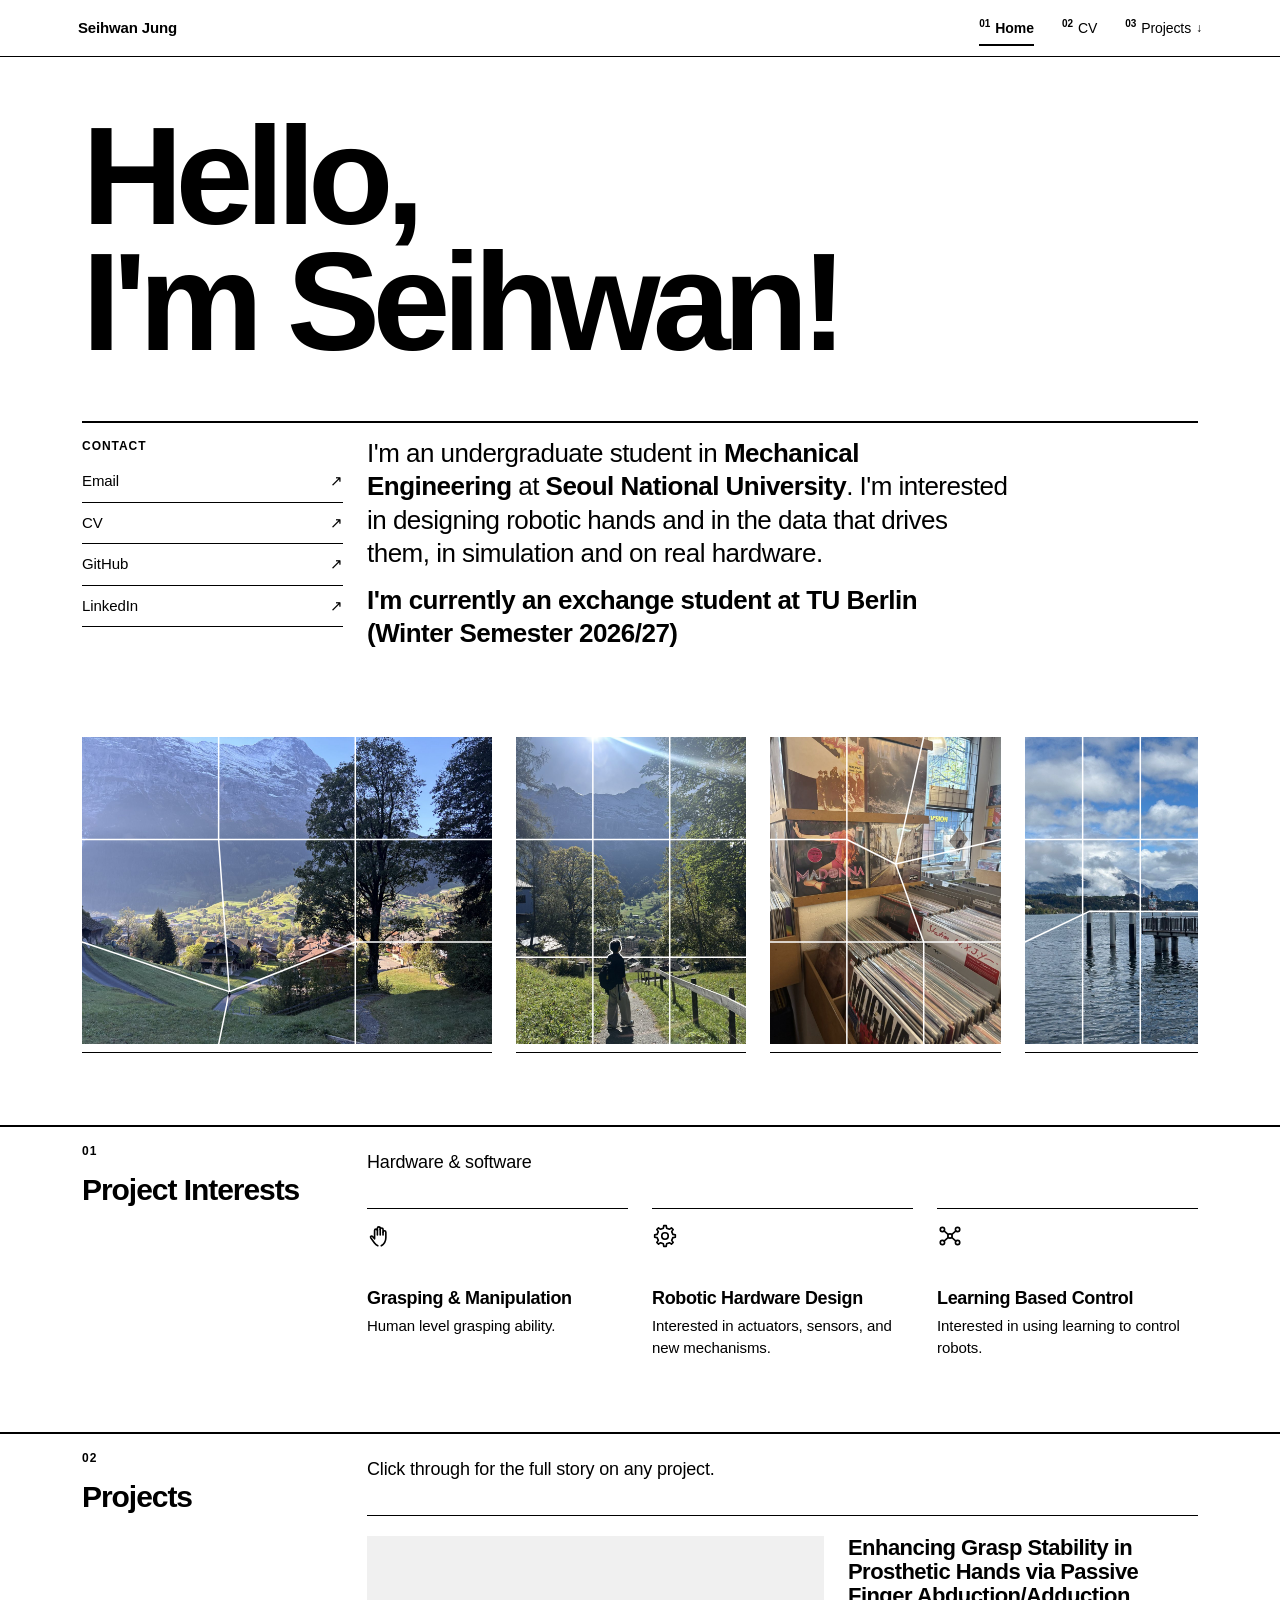
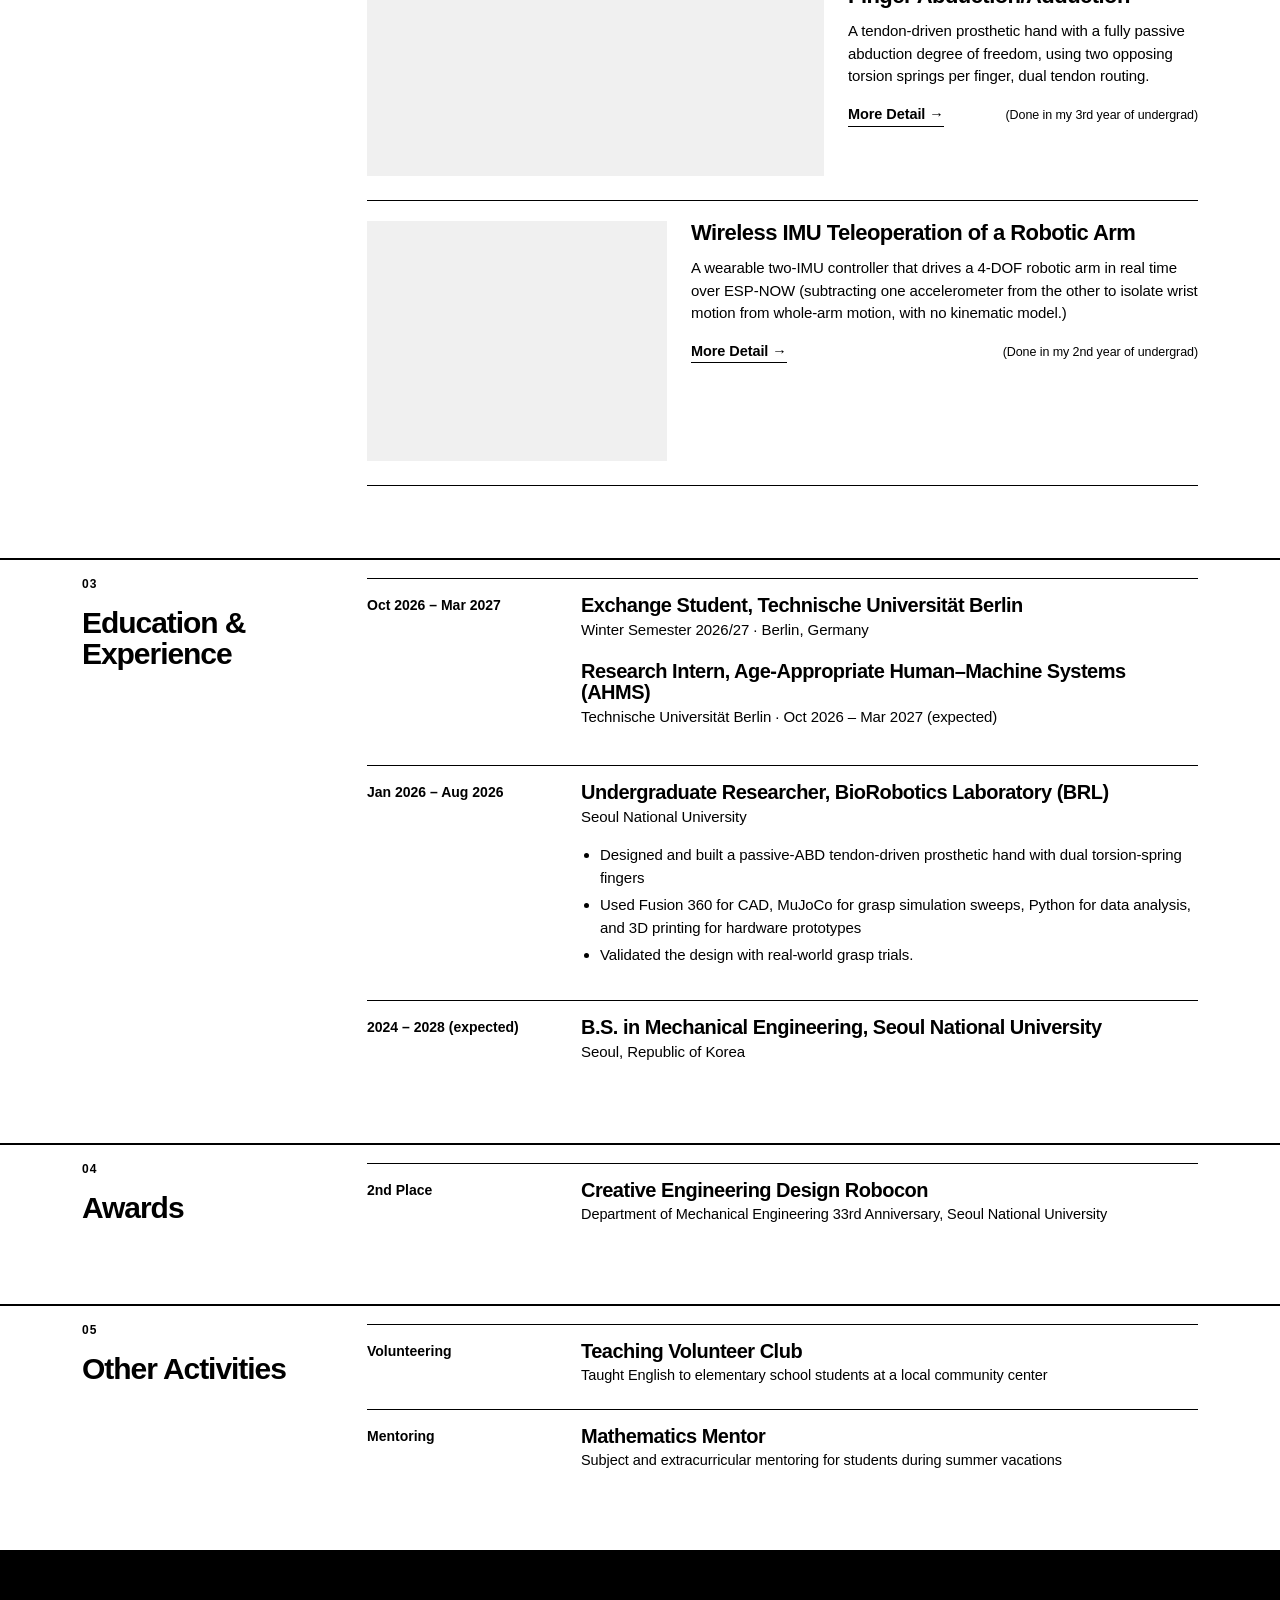
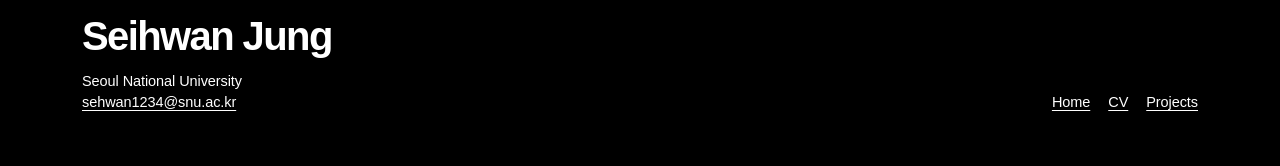
==== commit d79201d0: "Hero note: present tense, currently an exchange student at TU Berlin Co-Authored-By: Claude Sonnet 5" ====
--- a/index.html
+++ b/index.html
@@ -69,7 +69,7 @@
     <div class="hero-cols">
       <div class="hero-text">
         <p>I'm an undergraduate student in <b>Mechanical Engineering</b> at <b>Seoul National University</b>. I'm interested in designing robotic hands and in the data that drives them, in simulation and on real hardware.</p>
-        <p class="hero-note">From Winter Semester 2026/27 I'll be an exchange student at TU Berlin</p>
+        <p class="hero-note">I'm currently an exchange student at TU Berlin (Winter Semester 2026/27)</p>
       </div>
 
       <!-- EDIT: fill in the href="#" links, or delete chips you don't use -->
--- a/style.css
+++ b/style.css
@@ -590,6 +590,7 @@
 .strip { position: relative; display: flex; gap: var(--gap); align-items: flex-start; margin-top: 72px; }
 .strip figure { margin: 0; flex: var(--ar) 1 0; min-width: 0; }
 .strip img { display: block; width: 100%; height: auto; aspect-ratio: var(--ar); background: #f0f0f0; }
+.strip figure::after { content: ""; display: block; margin-top: 8px; border-top: 1px solid #000; }
 .plate { position: relative; }
 .gridfx { position: absolute; inset: 0; width: 100%; height: 100%; overflow: visible; pointer-events: none; }
 .gridfx polyline { fill: none; stroke: #fff; stroke-width: 1.5px; vector-effect: non-scaling-stroke; stroke-linejoin: round; stroke-linecap: round; }
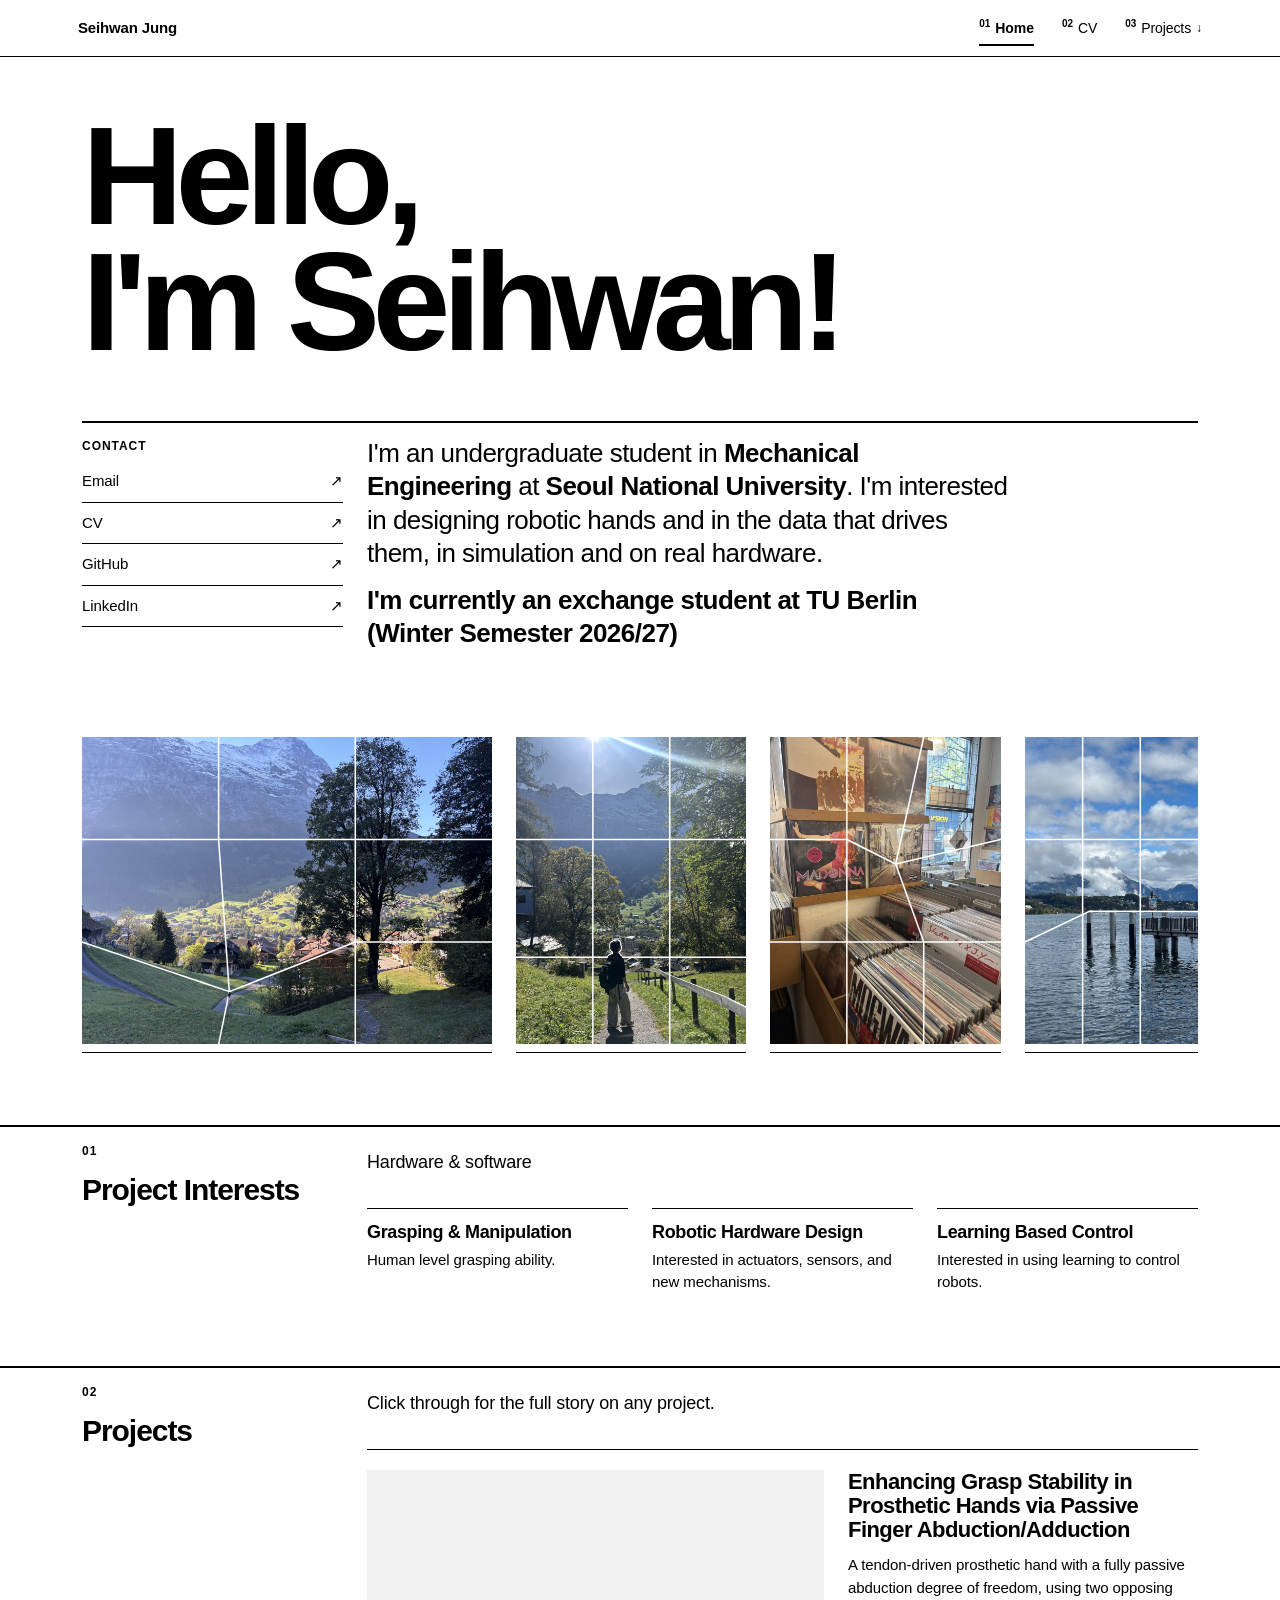
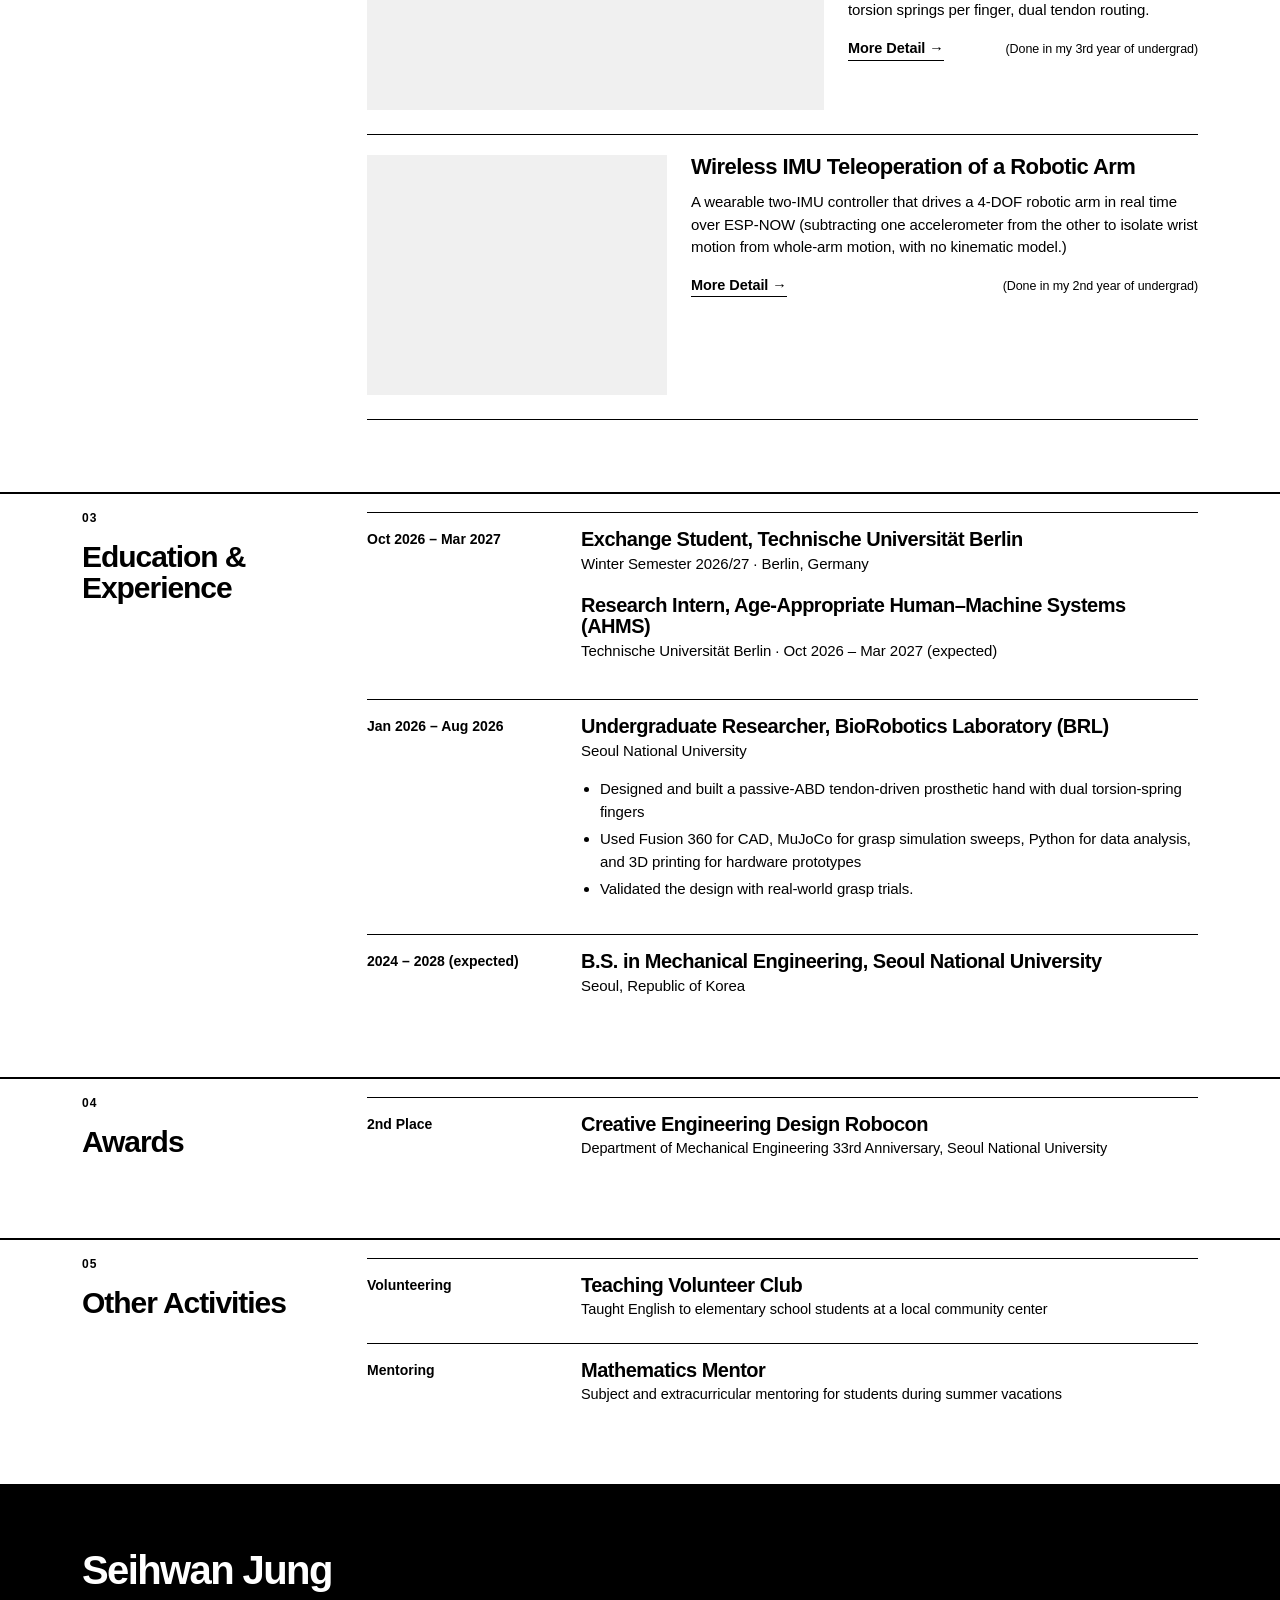
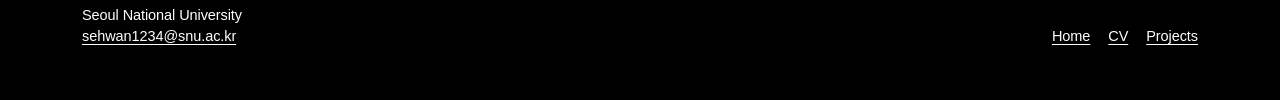
==== commit f6f4b675: "Remove the icons from the Project Interests cards Co-Authored-By: Claude Sonnet 5.5 <noreply@anthrop" ====
--- a/index.html
+++ b/index.html
@@ -111,17 +111,14 @@
 
     <div class="icards">
       <div class="icard">
-        <div class="ico"><svg viewBox="0 0 24 24" aria-hidden="true"><path d="M10 21C8.7 20.4 7.7 19.5 6.9 18.4L3.4 13.6a1.05 1.05 0 0 1 1.7-1.2L7 14.6V6.9a1.3 1.3 0 0 1 2.6 0V4.9a1.3 1.3 0 0 1 2.6 0V5.9a1.3 1.3 0 0 1 2.6 0V8.5a1.3 1.3 0 0 1 2.6 0V13.5c0 3.2-1.5 5.7-4.2 7.5"/><path d="M9.6 6.9V11M12.2 5.9V11M14.8 8.5V11"/></svg></div>
         <h3>Grasping &amp; Manipulation</h3>
         <p>Human level grasping ability.</p>
       </div>
       <div class="icard">
-        <div class="ico"><svg viewBox="0 0 24 24" aria-hidden="true"><path d="M19.25 10.50 L21.53 10.87 L21.53 13.13 L19.25 13.50 L18.18 16.06 L19.54 17.94 L17.94 19.54 L16.06 18.18 L13.50 19.25 L13.13 21.53 L10.87 21.53 L10.50 19.25 L7.94 18.18 L6.06 19.54 L4.46 17.94 L5.82 16.06 L4.75 13.50 L2.47 13.13 L2.47 10.87 L4.75 10.50 L5.82 7.94 L4.46 6.06 L6.06 4.46 L7.94 5.82 L10.50 4.75 L10.87 2.47 L13.13 2.47 L13.50 4.75 L16.06 5.82 L17.94 4.46 L19.54 6.06 L18.18 7.94Z"/><circle cx="12" cy="12" r="3"/></svg></div>
         <h3>Robotic Hardware Design</h3>
         <p>Interested in actuators, sensors, and new mechanisms.</p>
       </div>
       <div class="icard">
-        <div class="ico"><svg viewBox="0 0 24 24" aria-hidden="true"><circle cx="5" cy="6" r="2"/><circle cx="5" cy="18" r="2"/><circle cx="12" cy="12" r="2"/><circle cx="19" cy="6" r="2"/><circle cx="19" cy="18" r="2"/><path d="M6.5 7.3 10.5 10.7M6.5 16.7 10.5 13.3M13.5 10.7 17.5 7.3M13.5 13.3 17.5 16.7"/></svg></div>
         <h3>Learning Based Control</h3>
         <p>Interested in using learning to control robots.</p>
       </div>
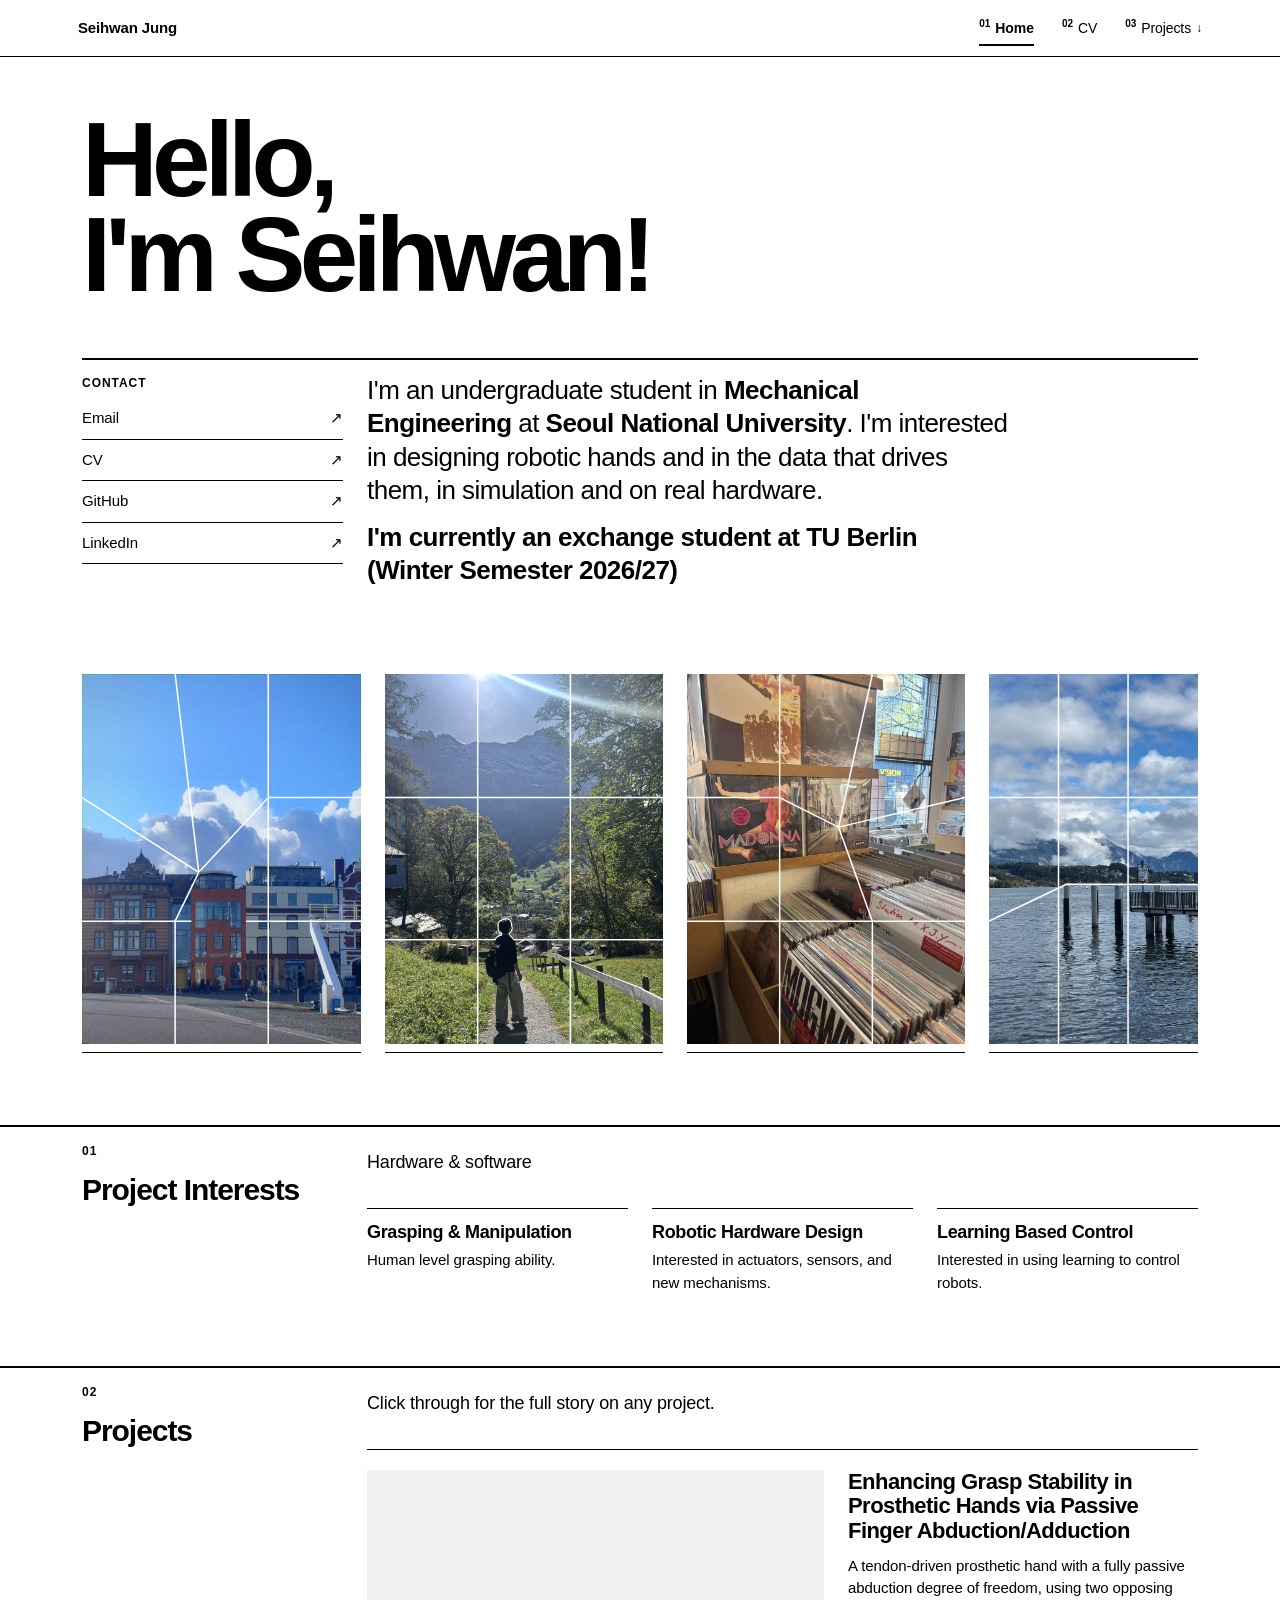
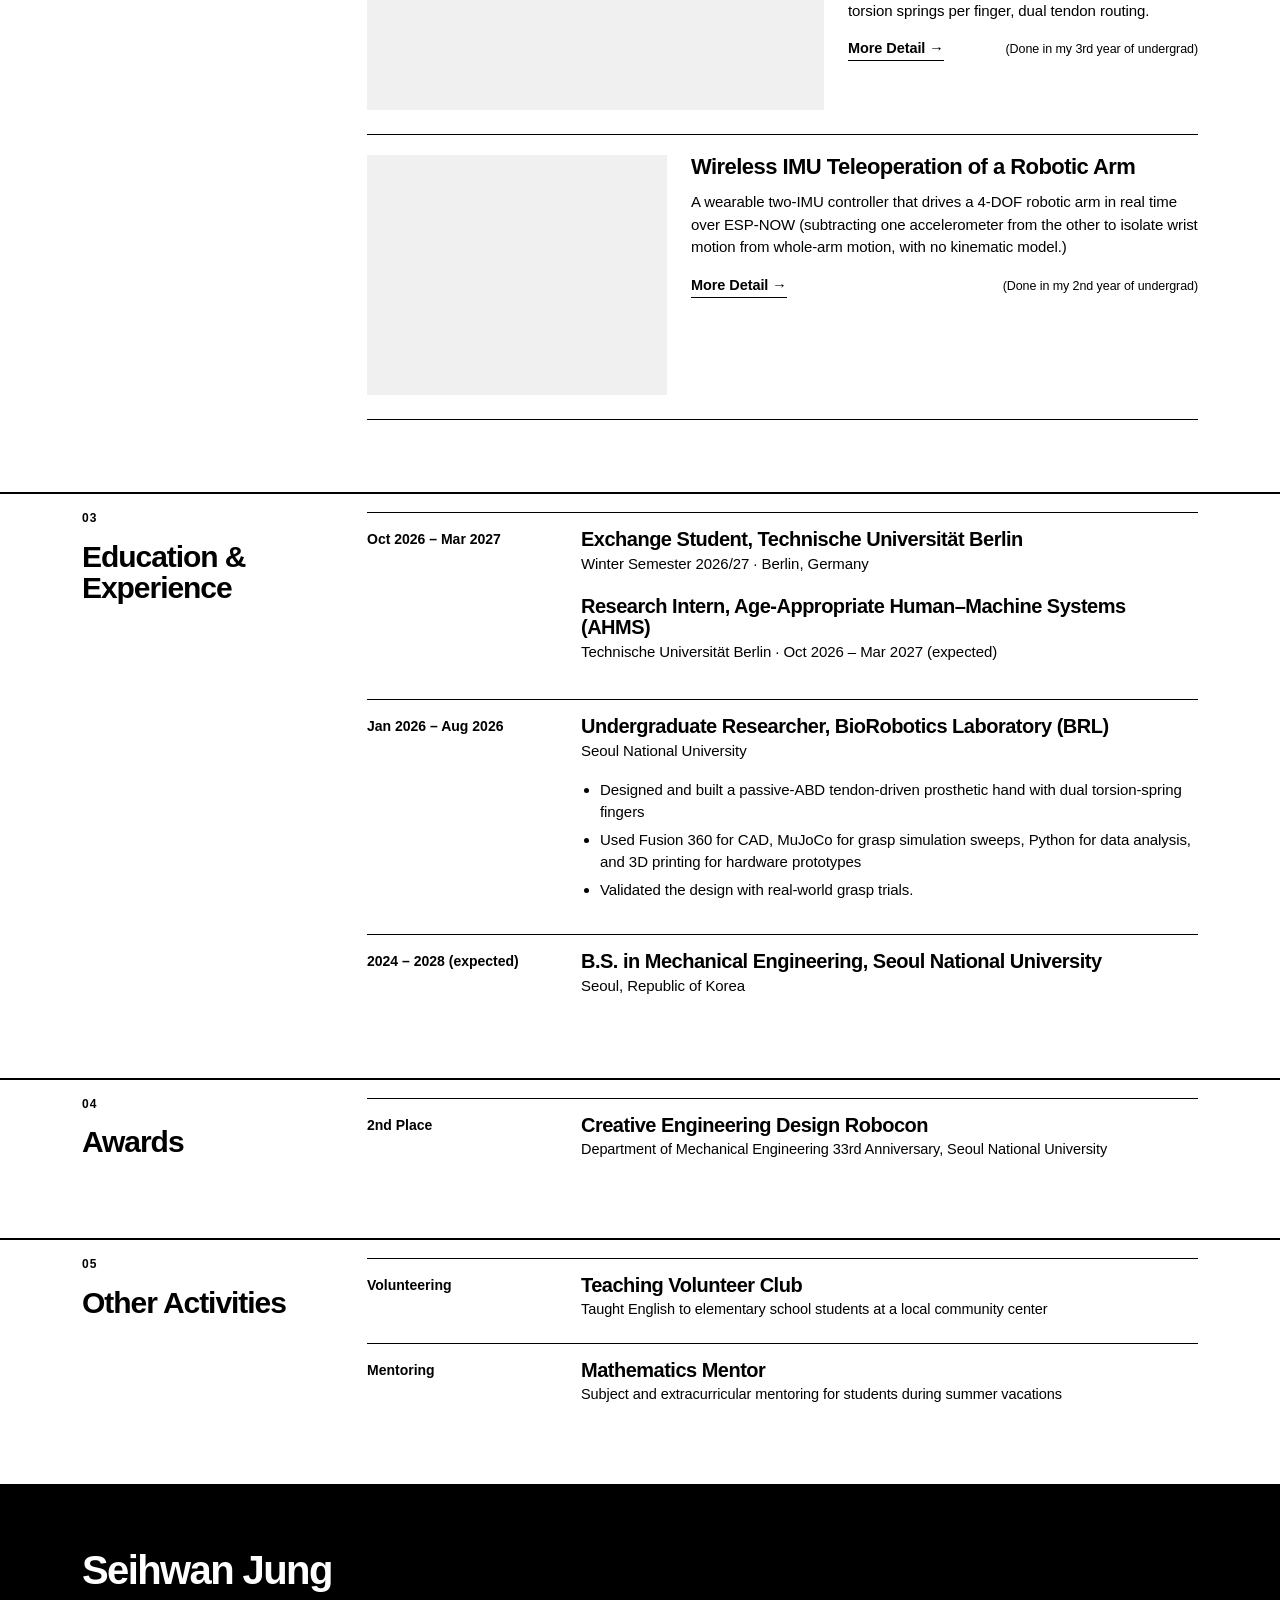
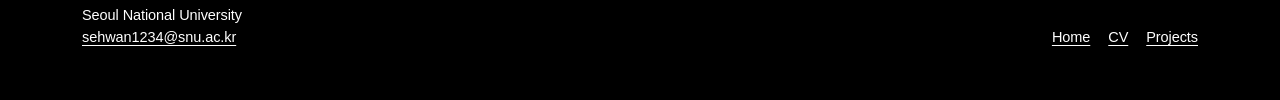
==== commit 8b2b1fbb: "Replace the leftmost photo with the harbor-front photo, with the grid effect Co-Authored-By: Claude " ====
--- a/index.html
+++ b/index.html
@@ -94,7 +94,7 @@
     </div>
 
     <div class="strip" role="group" aria-label="Photographs">
-      <figure style="--ar:1.3333"><div class="plate"><img src="media3/photo_valley.jpg" alt="Village in an alpine valley below a snow-dusted mountain; grid lines converge on a tiny walker on the path" width="1600" height="1200" loading="eager"><svg class="gridfx" viewBox="0 0 1 1" preserveAspectRatio="none" aria-hidden="true"><defs><mask id="m-valley" maskUnits="userSpaceOnUse" x="0" y="0" width="1" height="1"><rect width="1" height="1" fill="#fff"/><polygon points="0.3588,0.8292 0.3606,0.8292 0.3613,0.8325 0.3631,0.8367 0.3631,0.8442 0.3625,0.85 0.3619,0.8567 0.3575,0.8575 0.3569,0.85 0.3556,0.8442 0.3563,0.8375 0.3575,0.8342" fill="#000"/></mask></defs><g mask="url(#m-valley)"><polyline points="0.3333,0 0.3333,0.3333 0.3594,0.8283 0.3333,1"/><polyline points="0.6667,0 0.6667,0.3333 0.6667,0.6667 0.6667,1"/><polyline points="0,0.3333 0.3333,0.3333 0.6667,0.3333 1,0.3333"/><polyline points="0,0.6667 0.3594,0.8283 0.6667,0.6667 1,0.6667"/></g></svg></div></figure>
+      <figure style="--ar:0.7535"><div class="plate"><img src="media3/photo_harbor.jpg" alt="Harbor-front houses under a large cloud; grid lines meet at the corner of the red building's rooftop" width="904" height="1200" loading="eager"><svg class="gridfx" viewBox="0 0 1 1" preserveAspectRatio="none" aria-hidden="true"><defs><mask id="m-harbor" maskUnits="userSpaceOnUse" x="0" y="0" width="1" height="1"><rect width="1" height="1" fill="#fff"/><polygon points="0.418,0.5375 0.4194,0.534 0.428,0.531 0.4446,0.529 0.4645,0.528 0.491,0.53 0.5176,0.532 0.5388,0.535 0.5428,0.54 0.5441,0.544 0.5561,0.546 0.5481,0.55 0.5455,0.555 0.5455,0.579 0.564,0.58 0.572,0.574 0.5839,0.573 0.5879,0.576 0.5879,0.85 0.3915,0.85 0.3915,0.58 0.418,0.579 0.4167,0.545" fill="#000"/></mask></defs><g mask="url(#m-harbor)"><polyline points="0.3333,0 0.418,0.535 0.3333,0.6667 0.3333,1"/><polyline points="0.6667,0 0.6667,0.3333 0.6667,0.6667 0.6667,1"/><polyline points="0,0.3333 0.418,0.535 0.6667,0.3333 1,0.3333"/><polyline points="0,0.6667 0.3333,0.6667 0.6667,0.6667 1,0.6667"/></g></svg></div></figure>
       <figure style="--ar:0.75"><div class="plate"><img src="media3/photo_walk.jpg" alt="Seihwan with a backpack on a path, looking toward a mountain valley; grid lines meet at his head" width="900" height="1200" loading="lazy"><svg class="gridfx" viewBox="0 0 1 1" preserveAspectRatio="none" aria-hidden="true"><defs><mask id="m-walk" maskUnits="userSpaceOnUse" x="0" y="0" width="1" height="1"><rect width="1" height="1" fill="#fff"/><polygon points="0.398,0.7166 0.4001,0.7135 0.4037,0.7104 0.4089,0.7081 0.4151,0.7065 0.4203,0.7054 0.4224,0.7026 0.4203,0.6995 0.4151,0.696 0.4105,0.6929 0.4089,0.6891 0.4089,0.6793 0.4089,0.6735 0.4115,0.6696 0.4156,0.6669 0.4218,0.6646 0.4286,0.6627 0.4358,0.6615 0.4425,0.6623 0.4482,0.665 0.4513,0.6685 0.4529,0.6735 0.4534,0.6786 0.4555,0.6825 0.4555,0.6871 0.4539,0.691 0.4513,0.6945 0.4482,0.6972 0.4451,0.6988 0.4441,0.7007 0.4457,0.703 0.4488,0.7061 0.4529,0.7104 0.4576,0.7131 0.4612,0.7166 0.4612,0.7499 0.398,0.7499" fill="#000"/></mask></defs><g mask="url(#m-walk)"><polyline points="0.3333,0 0.3333,0.3333 0.3333,0.6667 0.3333,1"/><polyline points="0.6667,0 0.6667,0.3333 0.6667,0.6667 0.6667,1"/><polyline points="0,0.3333 0.3333,0.3333 0.6667,0.3333 1,0.3333"/><polyline points="0,0.7166 0.397,0.7162 0.3972,0.716 0.3975,0.7156 0.3979,0.715 0.3984,0.7142 0.399,0.7134 0.3998,0.7126 0.4006,0.7118 0.4016,0.711 0.4026,0.7102 0.4038,0.7095 0.4051,0.7089 0.4064,0.7082 0.4078,0.7077 0.4093,0.7072 0.4108,0.7067 0.4124,0.7063 0.4139,0.706 0.4153,0.7056 0.4166,0.7053 0.4178,0.7051 0.4188,0.7048 0.4196,0.7044 0.4203,0.7039 0.4207,0.7034 0.4208,0.7029 0.4208,0.7023 0.4206,0.7017 0.4201,0.701 0.4195,0.7003 0.4186,0.6996 0.4175,0.6988 0.4163,0.6979 0.415,0.6971 0.4138,0.6963 0.4126,0.6954 0.4114,0.6946 0.4103,0.6937 0.4095,0.6928 0.4089,0.6918 0.4085,0.6907 0.4081,0.6893 0.4079,0.6876 0.4078,0.6855 0.4078,0.683 0.4078,0.6808 0.4078,0.6788 0.4078,0.6771 0.4078,0.6756 0.408,0.6742 0.4083,0.6729 0.4089,0.6718 0.4096,0.6707 0.4104,0.6698 0.4113,0.6689 0.4123,0.6681 0.4134,0.6673 0.4146,0.6666 0.4159,0.666 0.4174,0.6653 0.419,0.6647 0.4206,0.6642 0.4223,0.6636 0.424,0.6631 0.4257,0.6626 0.4274,0.6622 0.4292,0.6618 0.4311,0.6614 0.433,0.6611 0.4348,0.6609 0.4366,0.6609 0.4385,0.661 0.4402,0.6612 0.442,0.6615 0.4436,0.662 0.4452,0.6626 0.4467,0.6633 0.4481,0.6641 0.4492,0.6649 0.4503,0.6658 0.4511,0.6667 0.4518,0.6678 0.4525,0.6689 0.453,0.6701 0.4534,0.6714 0.4537,0.6727 0.454,0.674 0.4542,0.6753 0.4543,0.6765 0.4545,0.6777 0.4548,0.6788 0.4553,0.6799 0.4558,0.6808 0.4562,0.6819 0.4564,0.683 0.4566,0.6841 0.4566,0.6854 0.4565,0.6866 0.4563,0.6877 0.456,0.6888 0.4556,0.6898 0.4551,0.6908 0.4545,0.6917 0.4539,0.6927 0.4533,0.6936 0.4526,0.6945 0.4518,0.6953 0.451,0.696 0.4502,0.6967 0.4494,0.6974 0.4486,0.6979 0.4478,0.6984 0.4471,0.6987 0.4465,0.6991 0.446,0.6995 0.4457,0.6998 0.4455,0.7001 0.4454,0.7005 0.4455,0.7009 0.4457,0.7014 0.4461,0.7018 0.4465,0.7024 0.4471,0.703 0.4477,0.7037 0.4485,0.7045 0.4493,0.7053 0.4502,0.7062 0.4512,0.7072 0.4522,0.7083 0.4532,0.7092 0.4543,0.7101 0.4554,0.7108 0.4566,0.7115 0.4577,0.7123 0.4587,0.713 0.4597,0.7139 0.4607,0.7148 0.4614,0.7154 0.4618,0.7159 0.462,0.7161 1,0.7166"/></g></svg></div></figure>
       <figure style="--ar:0.75"><div class="plate"><img src="media3/photo_records.jpg" alt="Record shop shelves with Madonna and Oasis sleeves; grid lines converge on the Oasis cover" width="900" height="1200" loading="lazy"><svg class="gridfx" viewBox="0 0 1 1" preserveAspectRatio="none" aria-hidden="true"><polyline points="0.3333,0 0.3333,0.3333 0.3333,0.6667 0.3333,1"/><polyline points="0.6667,0 0.545,0.413 0.6667,0.6667 0.6667,1"/><polyline points="0,0.3333 0.3333,0.3333 0.545,0.413 1,0.3333"/><polyline points="0,0.6667 0.3333,0.6667 0.6667,0.6667 1,0.6667"/></svg></div></figure>
       <figure style="--ar:0.5625"><div class="plate"><img src="media3/photo_lake.jpg" alt="Wooden posts and a pier on a lake under clouds and mountains; a grid line runs along the post tops" width="675" height="1200" loading="lazy"><svg class="gridfx" viewBox="0 0 1 1" preserveAspectRatio="none" aria-hidden="true"><polyline points="0.3333,0 0.3333,0.3333 0.3333,0.6667 0.3333,1"/><polyline points="0.6667,0 0.6667,0.3333 0.6667,0.6667 0.6667,1"/><polyline points="0,0.3333 0.3333,0.3333 0.6667,0.3333 1,0.3333"/><polyline points="0,0.6667 0.372,0.567 1,0.568"/></svg></div></figure>
--- a/style.css
+++ b/style.css
@@ -563,7 +563,7 @@
 
 /* hero: oversized headline, a text column, contact list, then the photographs */
 .hero { padding: 56px 0 0; }
-.hero h1 { font-size: clamp(46px, 11vw, 140px); line-height: .9; letter-spacing: -0.055em; margin: 0 0 56px; }
+.hero h1 { font-size: clamp(34.5px, 8.25vw, 105px); line-height: .9; letter-spacing: -0.055em; margin: 0 0 56px; }
 .hero-cols { display: grid; grid-template-columns: repeat(12, 1fr); column-gap: var(--gap); border-top: 2px solid #000; padding-top: 14px; }
 .hero-text { grid-column: 4 / span 7; grid-row: 1; }
 .hero p { max-width: none; font-size: clamp(19px, 2.1vw, 26px); line-height: 1.28; letter-spacing: -0.02em; font-weight: 500; margin: 0 0 14px; }
@@ -656,7 +656,7 @@
 
 /* inner pages */
 .pagehead { border-bottom: 2px solid #000; padding: 72px 0 64px; }
-.pagehead h1 { font-size: clamp(38px, 6.4vw, 84px); line-height: .95; letter-spacing: -0.05em; }
+.pagehead h1 { font-size: clamp(28.5px, 4.8vw, 63px); line-height: .95; letter-spacing: -0.05em; }
 .pagehead p { font-size: 18px; }
 .pagehead .kicker { letter-spacing: .08em; }
 .article h2 { letter-spacing: -0.03em; }
@@ -689,7 +689,7 @@
   .gridfx polyline { stroke-width: 1.2px; }
   .sec-title { font-size: 28px; }
   .article h2 { font-size: 24px; }
-  .pagehead h1 { font-size: 36px; }
+  .pagehead h1 { font-size: 27px; }
   .subnav { border: 0; min-width: 0; }
   .subnav a { border-bottom: 0; }
   .subnav a:hover { background: #000; color: #fff; }
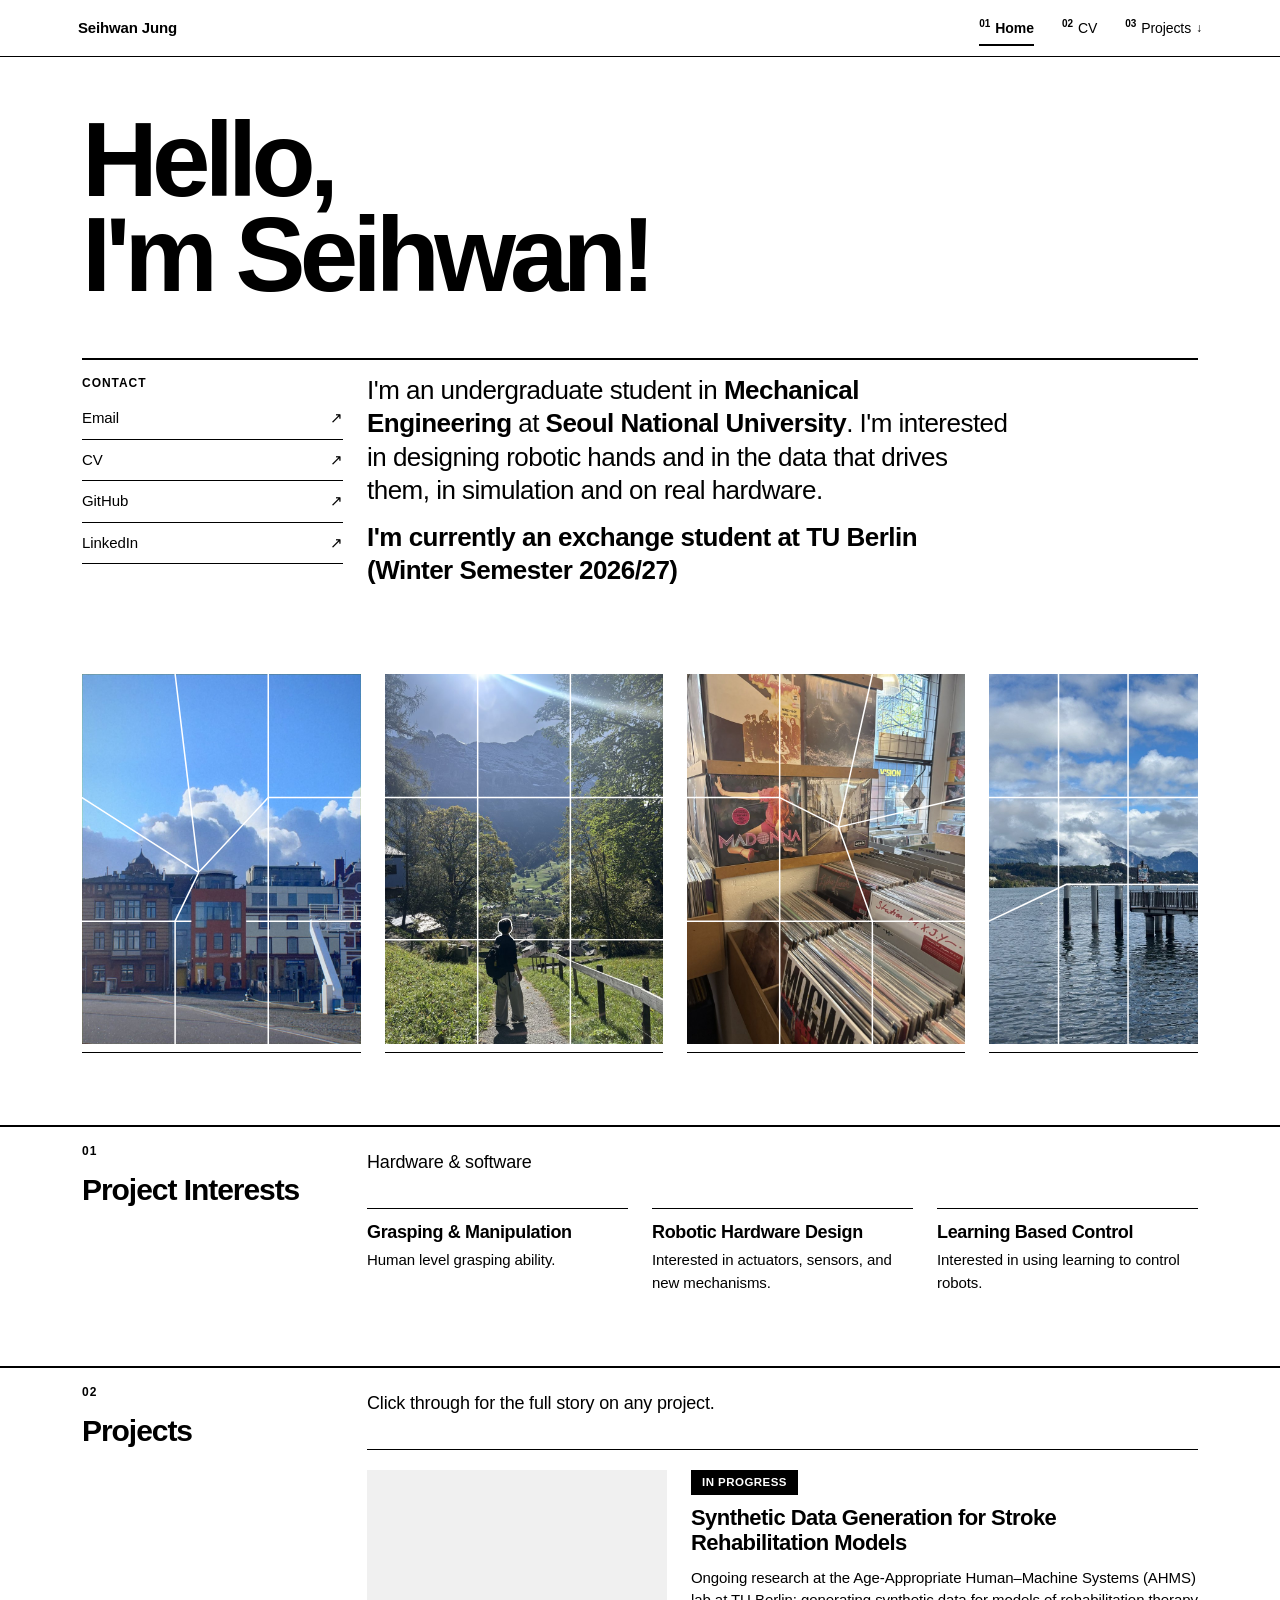
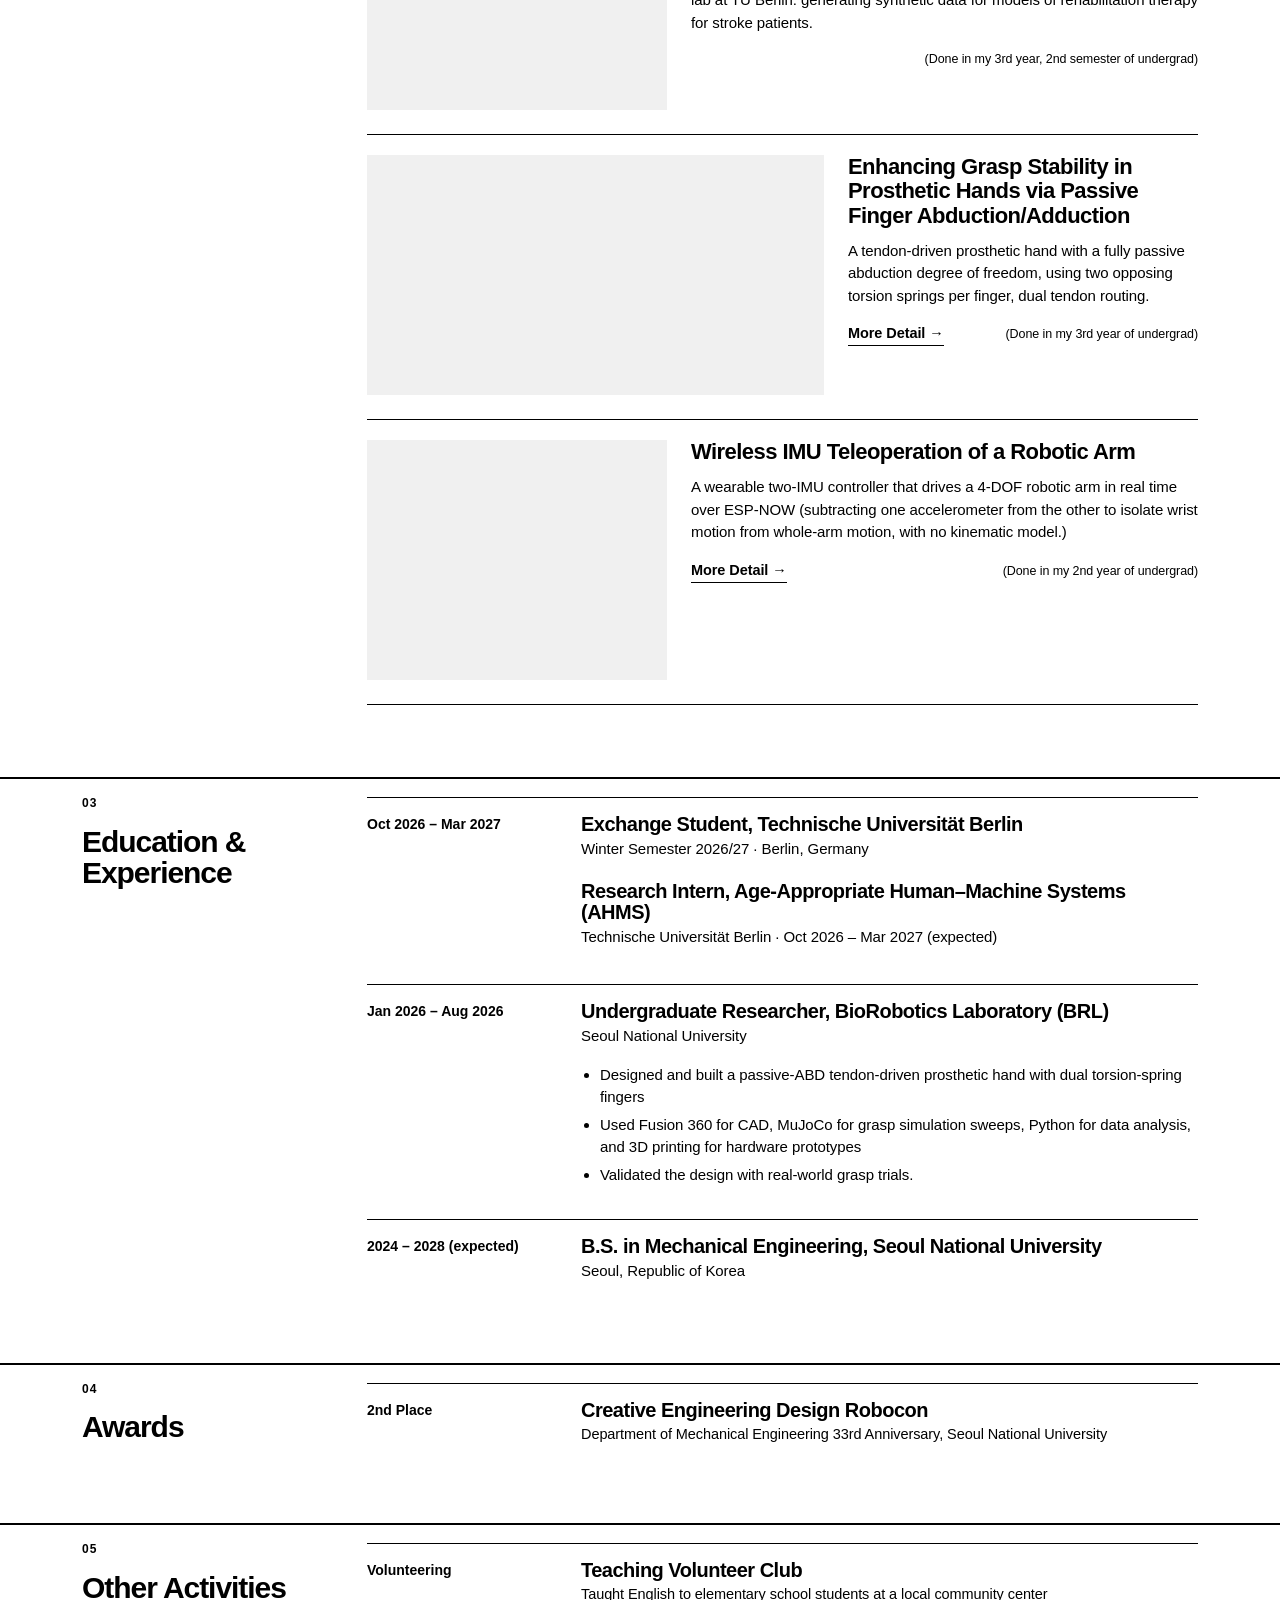
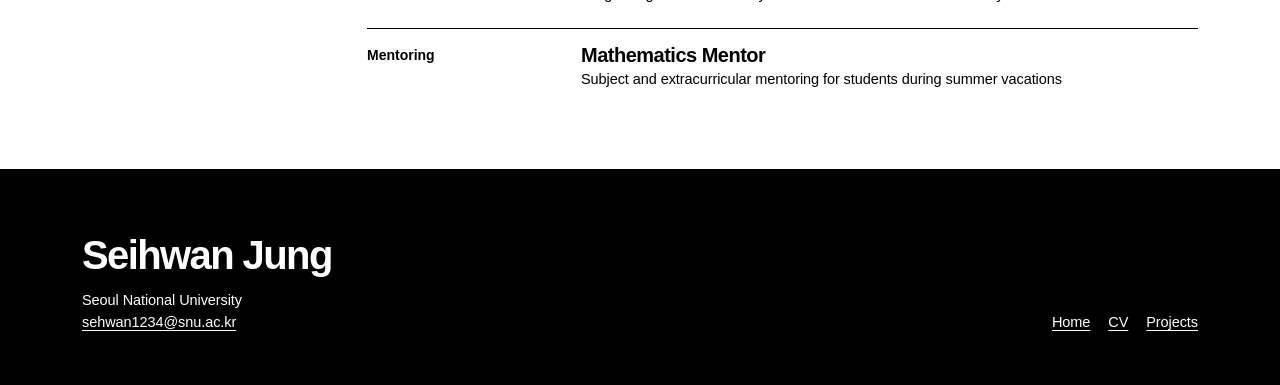
==== commit 2e05713e: "Add a Projects card: synthetic data generation for stroke rehabilitation models (AHMS, TU Berlin) Co" ====
--- a/index.html
+++ b/index.html
@@ -135,6 +135,22 @@
 
     <div class="works">
 
+      <!-- ---- Work 3: in progress (newest first). The left box is left empty for a video. ---- -->
+      <article class="work">
+        <div class="work-thumb work-thumb--empty"></div>
+        <div class="work-body">
+          <span class="tag">In progress</span>
+          <h3>Synthetic Data Generation for Stroke Rehabilitation Models</h3>
+          <p>
+            Ongoing research at the Age-Appropriate Human–Machine Systems (AHMS) lab at TU Berlin:
+            generating synthetic data for models of rehabilitation therapy for stroke patients.
+          </p>
+          <div style="display:flex; align-items:center; justify-content:flex-end; gap:12px;">
+            <span style="font-size:12.5px; color:var(--ink); font-weight:300;">(Done in my 3rd year, 2nd semester of undergrad)</span>
+          </div>
+        </div>
+      </article>
+
       <!-- ---- Work 1: filled in as a worked example ---- -->
       <article class="work">
         <div class="work-thumb work-thumb--videos">
--- a/style.css
+++ b/style.css
@@ -215,6 +215,7 @@
 .work-thumb--videos video { flex: 0 0 auto; width: auto; height: 100%; display: block; }
 
 .work-thumb--rotvideo { flex: 0 0 300px; height: 240px; padding: 0; position: relative; overflow: hidden; background: #fff; }
+.work-thumb--empty { flex: 0 0 300px; height: 240px; padding: 0; }
 .work-thumb--rotvideo video {
   position: absolute; top: 50%; left: 50%;
   width: 240px; height: 300px; object-fit: cover; object-position: left center;
@@ -676,7 +677,7 @@
   .band > .wrap > .sec-title { margin-bottom: 28px; }
   .work { flex-direction: column; align-items: stretch; gap: 16px; }
   .work-thumb--videos { flex: none; width: 100%; max-width: 457px; height: auto; aspect-ratio: 457 / 240; }
-  .work-thumb--rotvideo { flex: none; width: 300px; max-width: 100%; }
+  .work-thumb--rotvideo, .work-thumb--empty { flex: none; width: 300px; max-width: 100%; }
   .tl-item, .entry { grid-template-columns: 1fr; row-gap: 6px; }
   .tl-item > *, .tl-item > .tl-when { grid-column: 1; grid-row: auto; }
 }
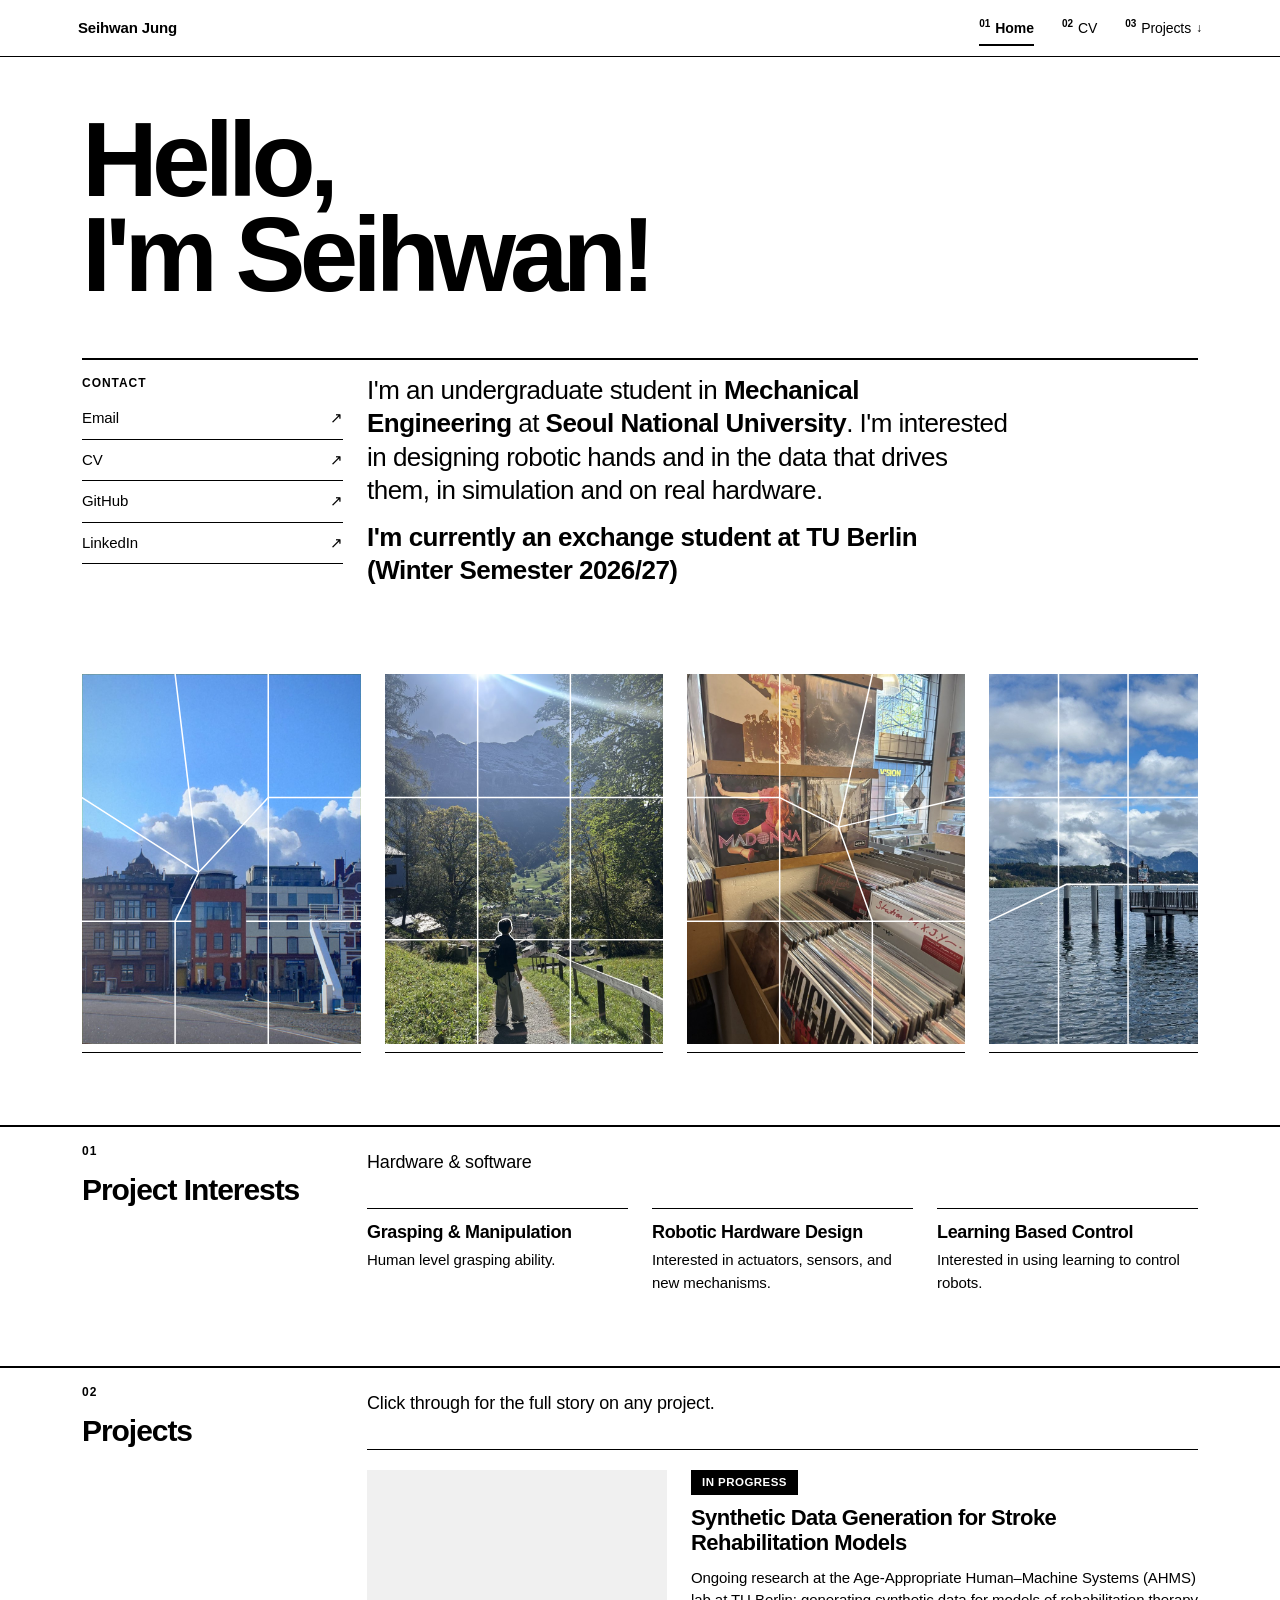
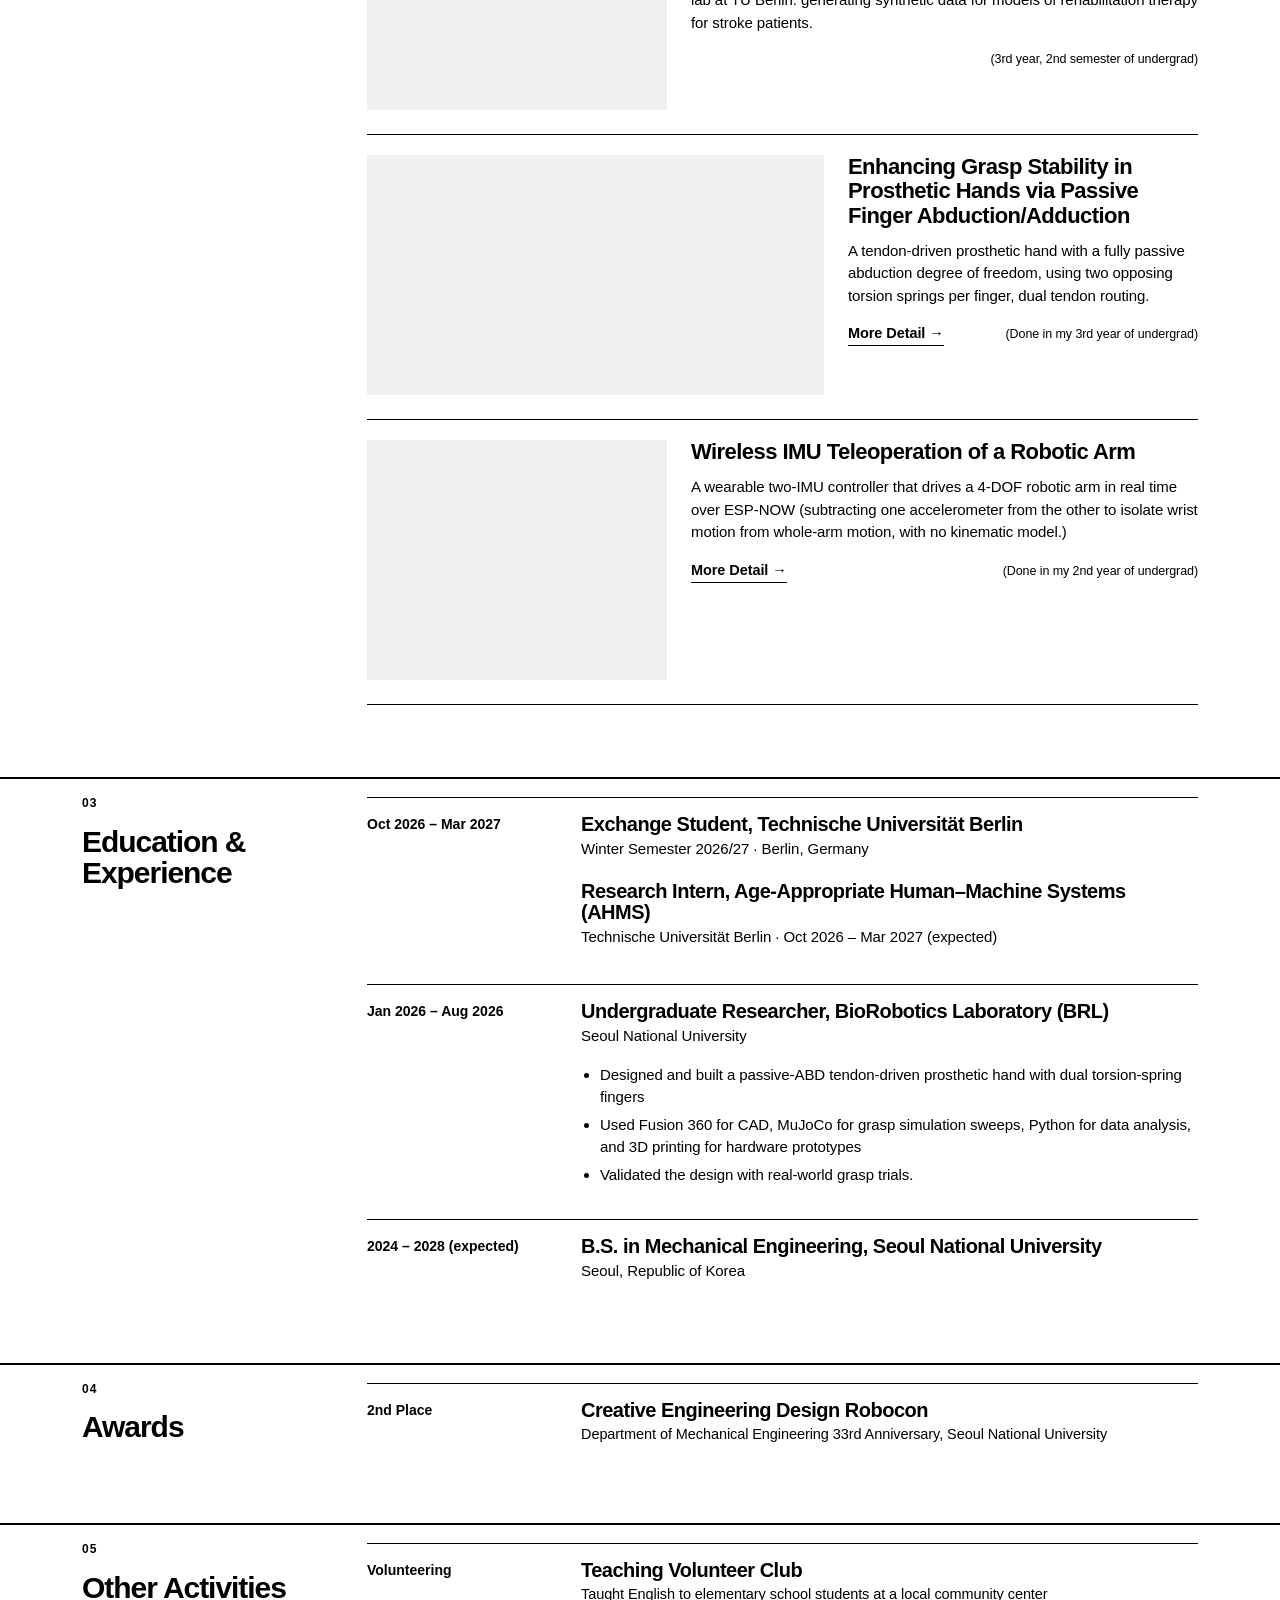
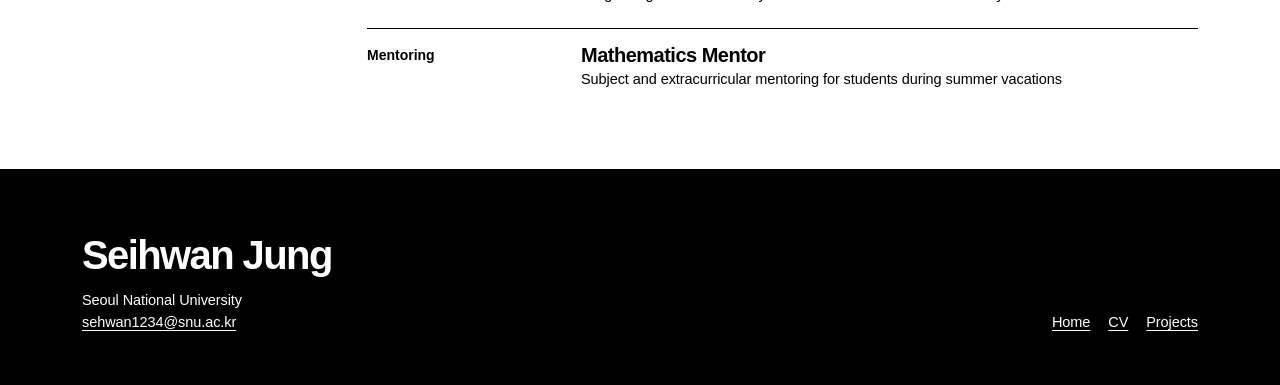
==== commit 50d9e96f: "Project note: drop 'Done' from the in-progress card Co-Authored-By: Claude Sonnet 5.5 <noreply@anthr" ====
--- a/index.html
+++ b/index.html
@@ -146,7 +146,7 @@
             generating synthetic data for models of rehabilitation therapy for stroke patients.
           </p>
           <div style="display:flex; align-items:center; justify-content:flex-end; gap:12px;">
-            <span style="font-size:12.5px; color:var(--ink); font-weight:300;">(Done in my 3rd year, 2nd semester of undergrad)</span>
+            <span style="font-size:12.5px; color:var(--ink); font-weight:300;">(3rd year, 2nd semester of undergrad)</span>
           </div>
         </div>
       </article>
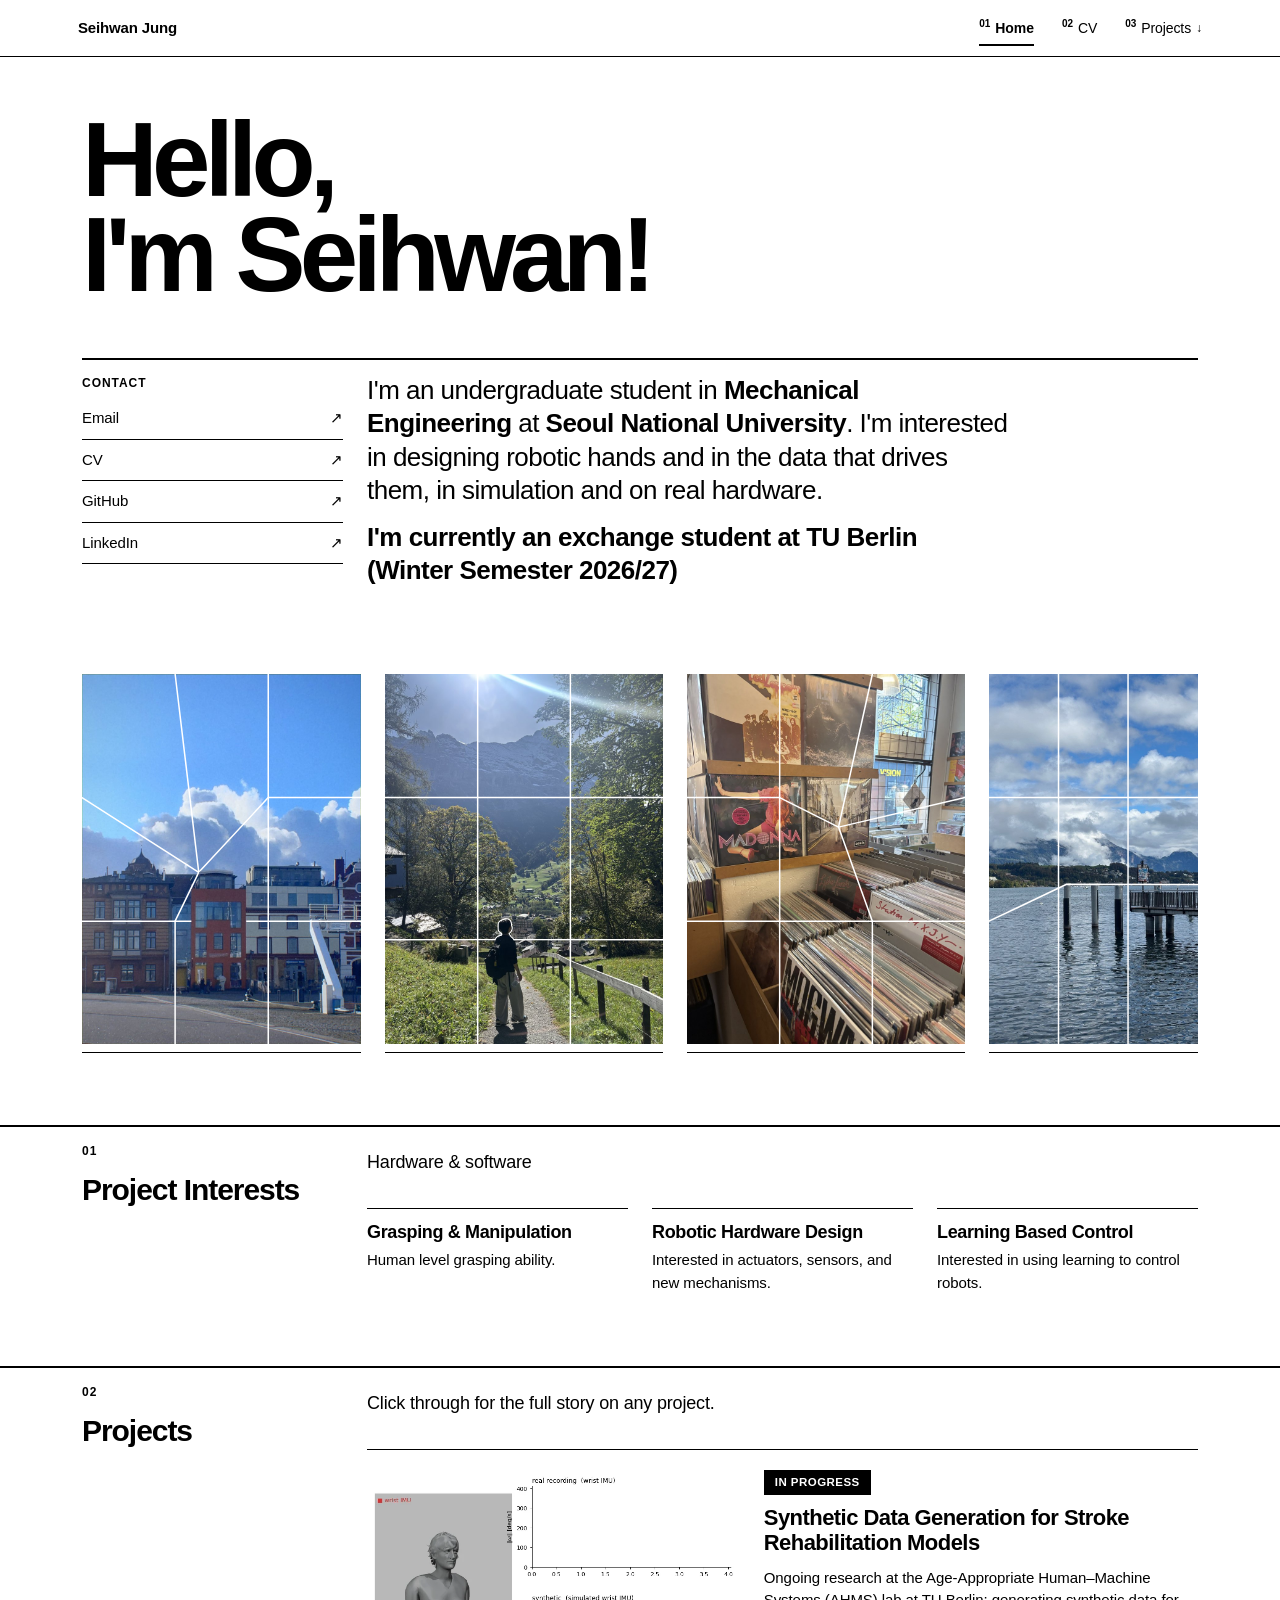
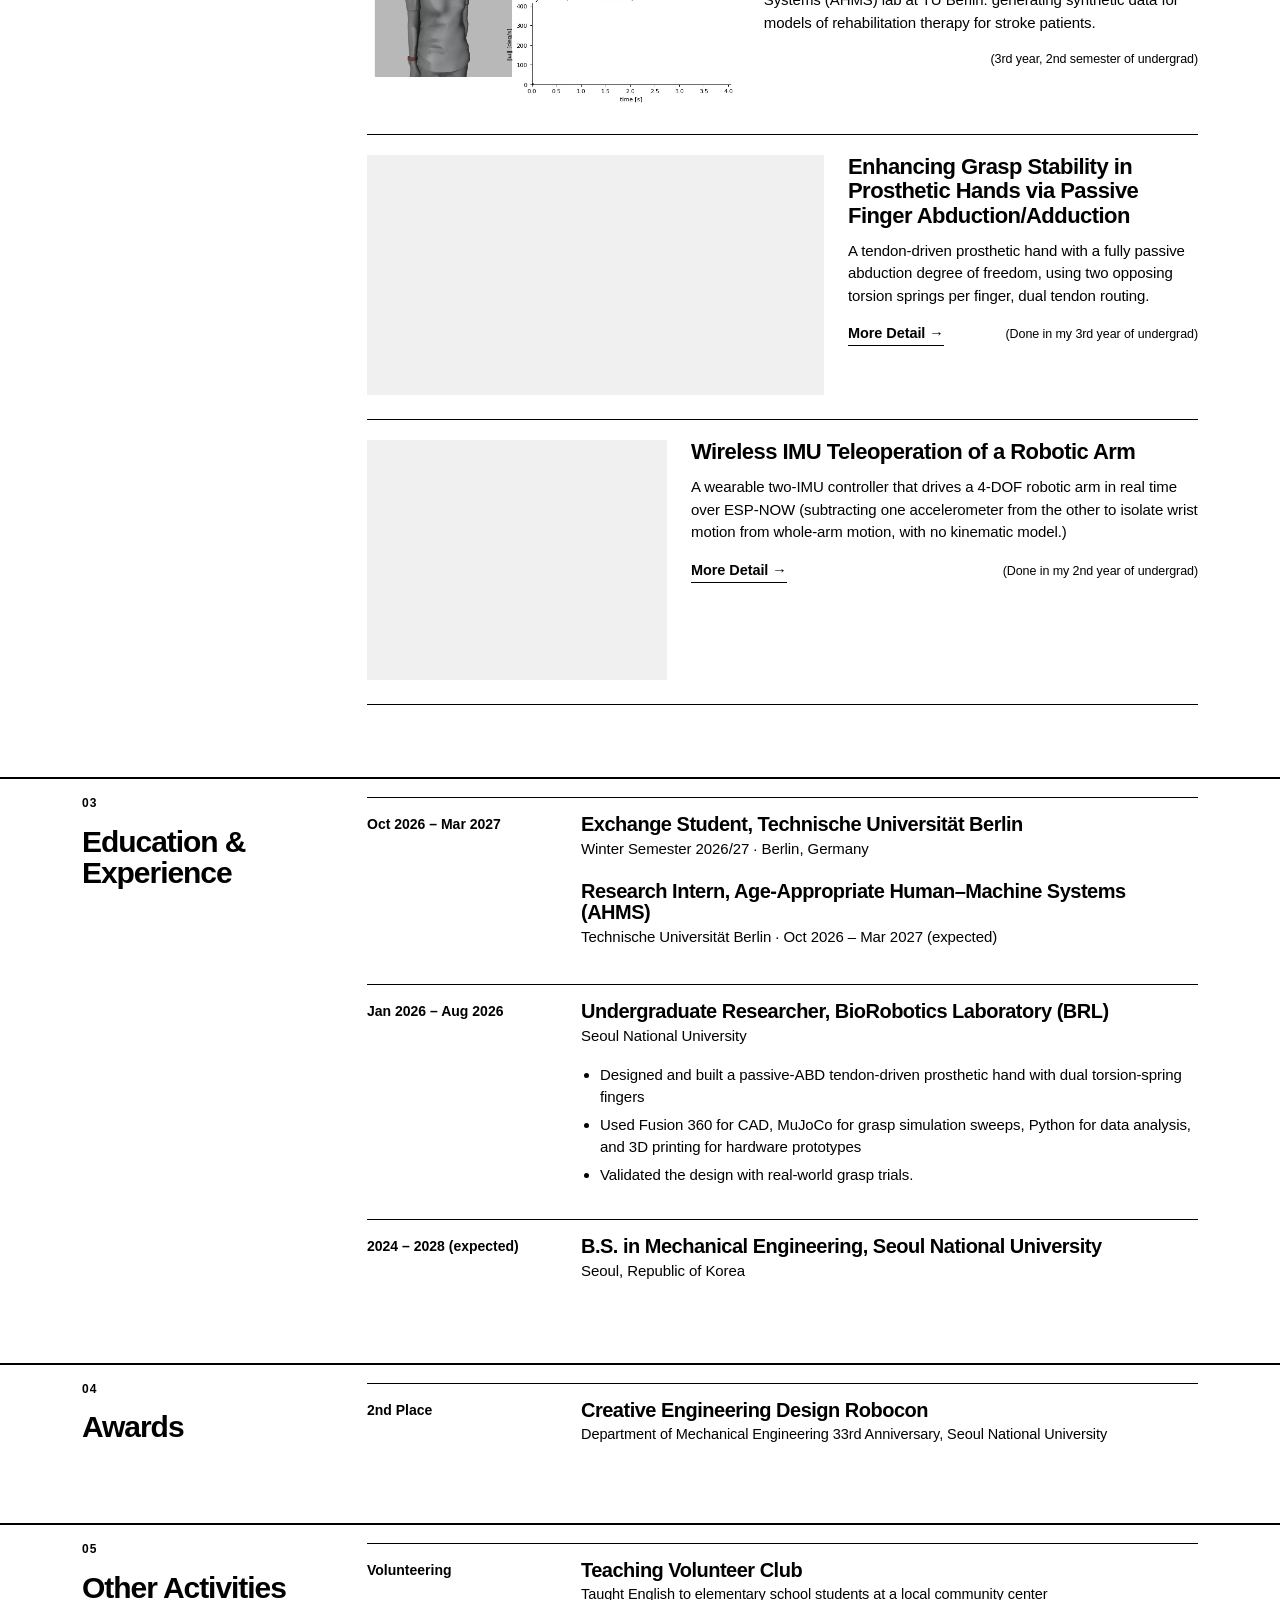
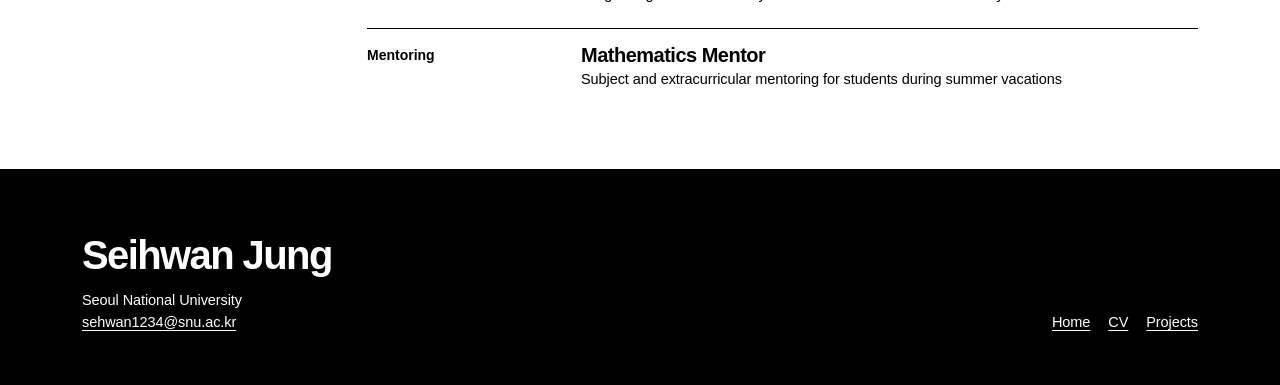
==== commit 99eda272: "Put the synthetic-IMU visualization frame in the stroke project card Co-Authored-By: Claude Sonnet 5" ====
--- a/index.html
+++ b/index.html
@@ -135,9 +135,9 @@
 
     <div class="works">
 
-      <!-- ---- Work 3: in progress (newest first). The left box is left empty for a video. ---- -->
+      <!-- ---- Work 3: in progress (newest first) ---- -->
       <article class="work">
-        <div class="work-thumb work-thumb--empty"></div>
+        <div class="work-thumb work-thumb--plot"><img src="media3/stroke_synthetic.png" alt="Frame from a visualization: a 3D body model wearing a wrist IMU next to plots of the real and the simulated (synthetic) wrist angular velocity" width="730" height="470"></div>
         <div class="work-body">
           <span class="tag">In progress</span>
           <h3>Synthetic Data Generation for Stroke Rehabilitation Models</h3>
--- a/style.css
+++ b/style.css
@@ -215,7 +215,7 @@
 .work-thumb--videos video { flex: 0 0 auto; width: auto; height: 100%; display: block; }
 
 .work-thumb--rotvideo { flex: 0 0 300px; height: 240px; padding: 0; position: relative; overflow: hidden; background: #fff; }
-.work-thumb--empty { flex: 0 0 300px; height: 240px; padding: 0; }
+.work-thumb--plot { flex: 0 0 auto; height: 240px; aspect-ratio: 730 / 470; padding: 0; background: #fff; }
 .work-thumb--rotvideo video {
   position: absolute; top: 50%; left: 50%;
   width: 240px; height: 300px; object-fit: cover; object-position: left center;
@@ -677,7 +677,8 @@
   .band > .wrap > .sec-title { margin-bottom: 28px; }
   .work { flex-direction: column; align-items: stretch; gap: 16px; }
   .work-thumb--videos { flex: none; width: 100%; max-width: 457px; height: auto; aspect-ratio: 457 / 240; }
-  .work-thumb--rotvideo, .work-thumb--empty { flex: none; width: 300px; max-width: 100%; }
+  .work-thumb--rotvideo { flex: none; width: 300px; max-width: 100%; }
+  .work-thumb--plot { flex: none; height: auto; width: 100%; max-width: 373px; }
   .tl-item, .entry { grid-template-columns: 1fr; row-gap: 6px; }
   .tl-item > *, .tl-item > .tl-when { grid-column: 1; grid-row: auto; }
 }
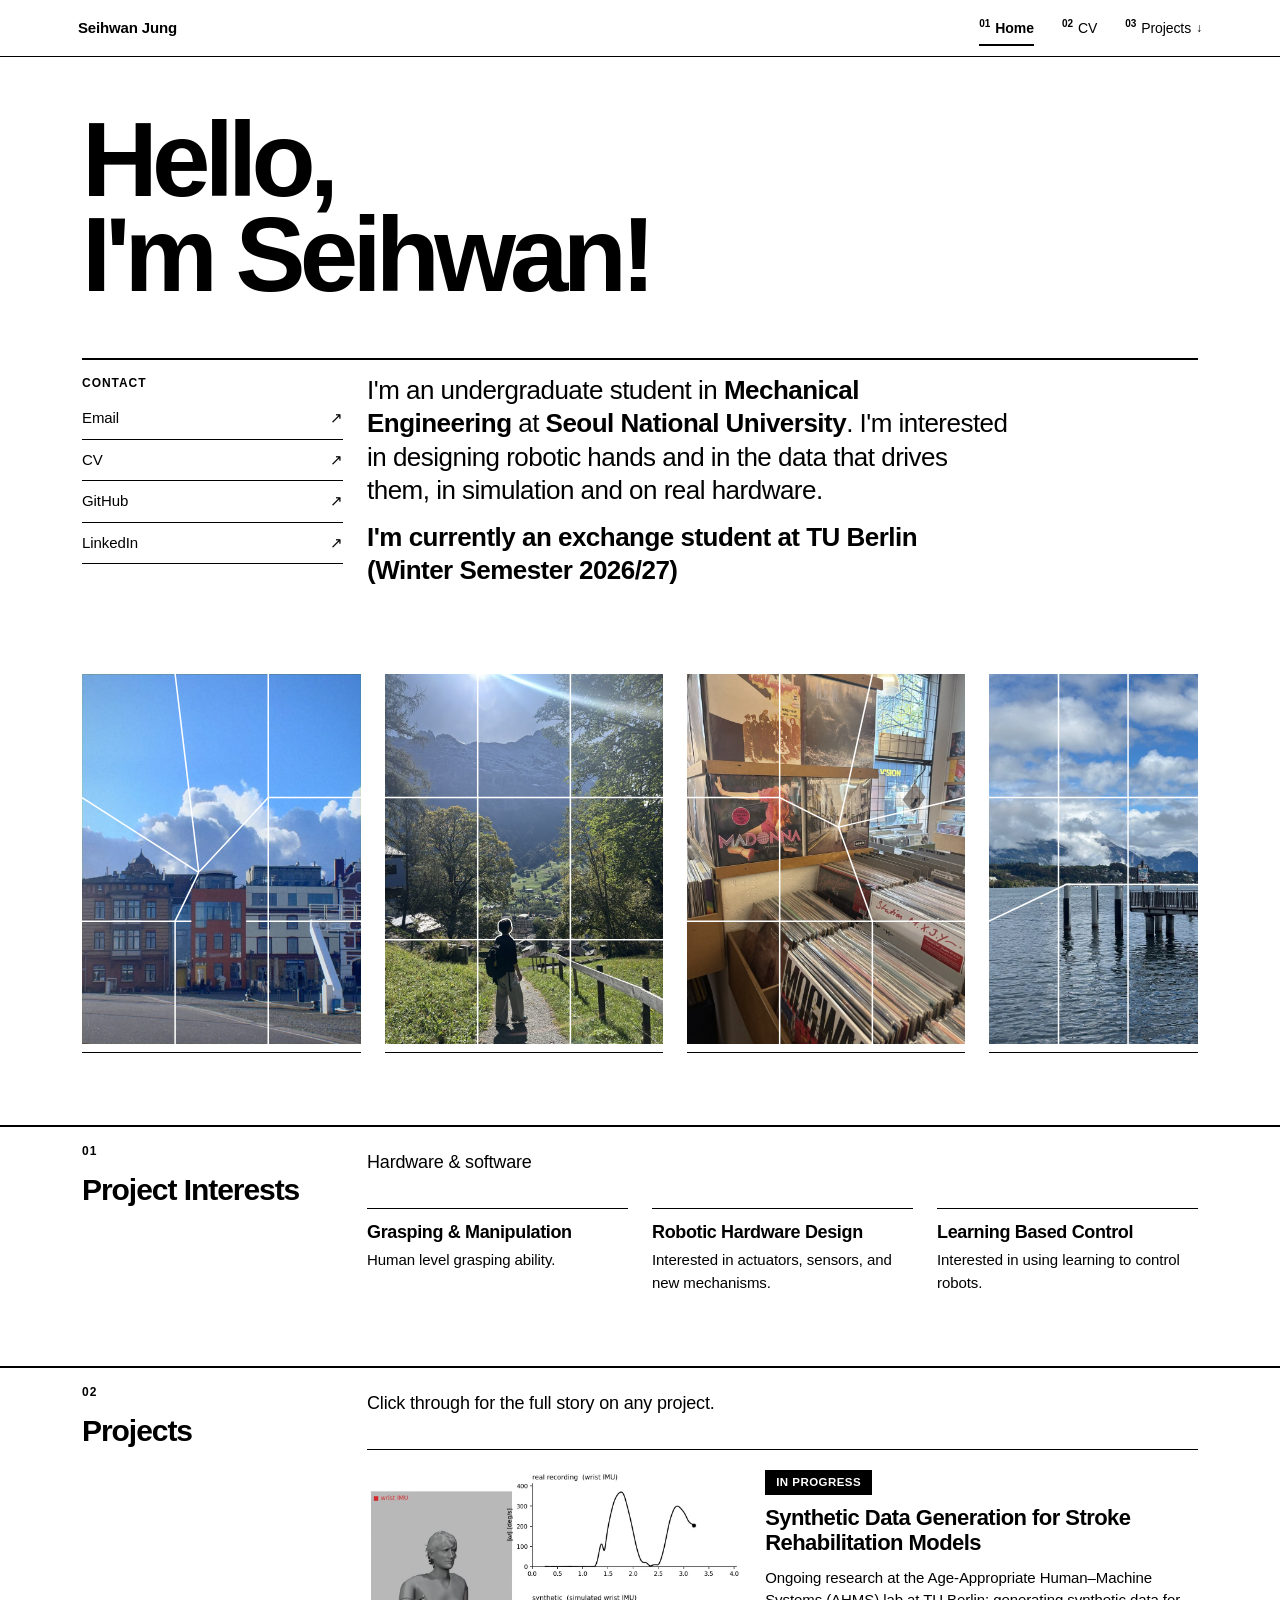
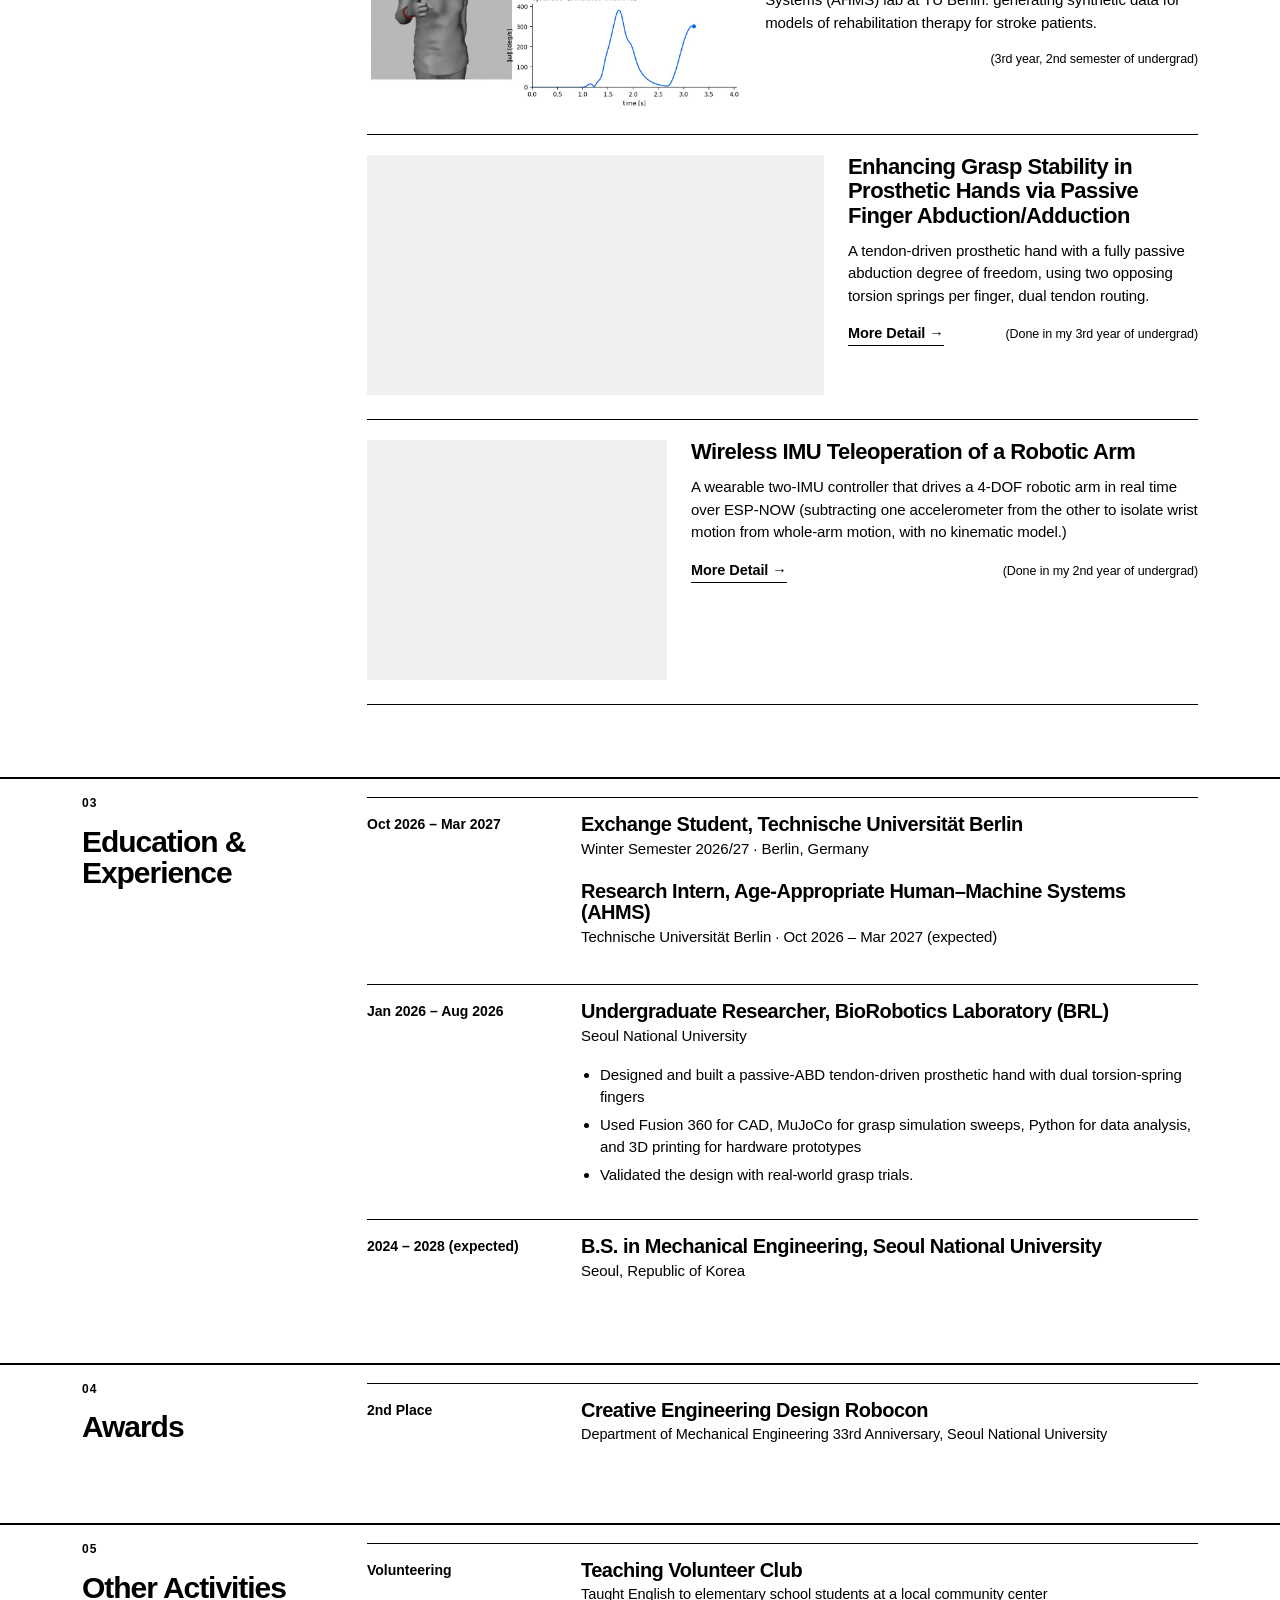
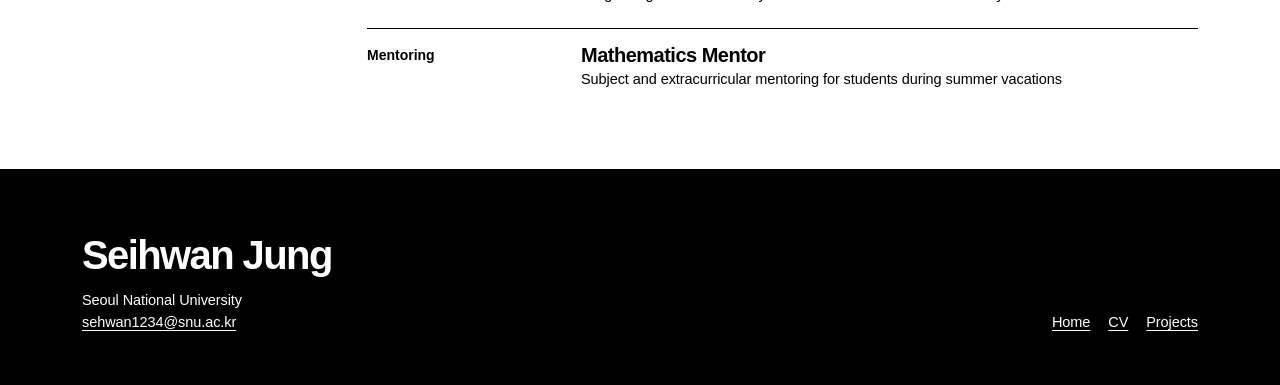
==== commit e1804048: "Use the demo video (looping, muted) in the stroke project card instead of the still frame Co-Authore" ====
--- a/index.html
+++ b/index.html
@@ -137,7 +137,7 @@
 
       <!-- ---- Work 3: in progress (newest first) ---- -->
       <article class="work">
-        <div class="work-thumb work-thumb--plot"><img src="media3/stroke_synthetic.png" alt="Frame from a visualization: a 3D body model wearing a wrist IMU next to plots of the real and the simulated (synthetic) wrist angular velocity" width="730" height="470"></div>
+        <div class="work-thumb work-thumb--plot"><video src="media3/stroke_synthetic.mp4" poster="media3/stroke_synthetic_poster.jpg" autoplay muted loop playsinline aria-label="A 3D body model wearing a wrist IMU next to plots of the real and the simulated (synthetic) wrist angular velocity"></video></div>
         <div class="work-body">
           <span class="tag">In progress</span>
           <h3>Synthetic Data Generation for Stroke Rehabilitation Models</h3>
--- a/style.css
+++ b/style.css
@@ -215,7 +215,8 @@
 .work-thumb--videos video { flex: 0 0 auto; width: auto; height: 100%; display: block; }
 
 .work-thumb--rotvideo { flex: 0 0 300px; height: 240px; padding: 0; position: relative; overflow: hidden; background: #fff; }
-.work-thumb--plot { flex: 0 0 auto; height: 240px; aspect-ratio: 730 / 470; padding: 0; background: #fff; }
+.work-thumb--plot { flex: 0 0 auto; height: 240px; aspect-ratio: 1188 / 762; padding: 0; background: #fff; }
+.work-thumb--plot video { display: block; width: 100%; height: 100%; object-fit: cover; }
 .work-thumb--rotvideo video {
   position: absolute; top: 50%; left: 50%;
   width: 240px; height: 300px; object-fit: cover; object-position: left center;
@@ -678,7 +679,7 @@
   .work { flex-direction: column; align-items: stretch; gap: 16px; }
   .work-thumb--videos { flex: none; width: 100%; max-width: 457px; height: auto; aspect-ratio: 457 / 240; }
   .work-thumb--rotvideo { flex: none; width: 300px; max-width: 100%; }
-  .work-thumb--plot { flex: none; height: auto; width: 100%; max-width: 373px; }
+  .work-thumb--plot { flex: none; height: auto; width: 100%; max-width: 374px; }
   .tl-item, .entry { grid-template-columns: 1fr; row-gap: 6px; }
   .tl-item > *, .tl-item > .tl-when { grid-column: 1; grid-row: auto; }
 }
